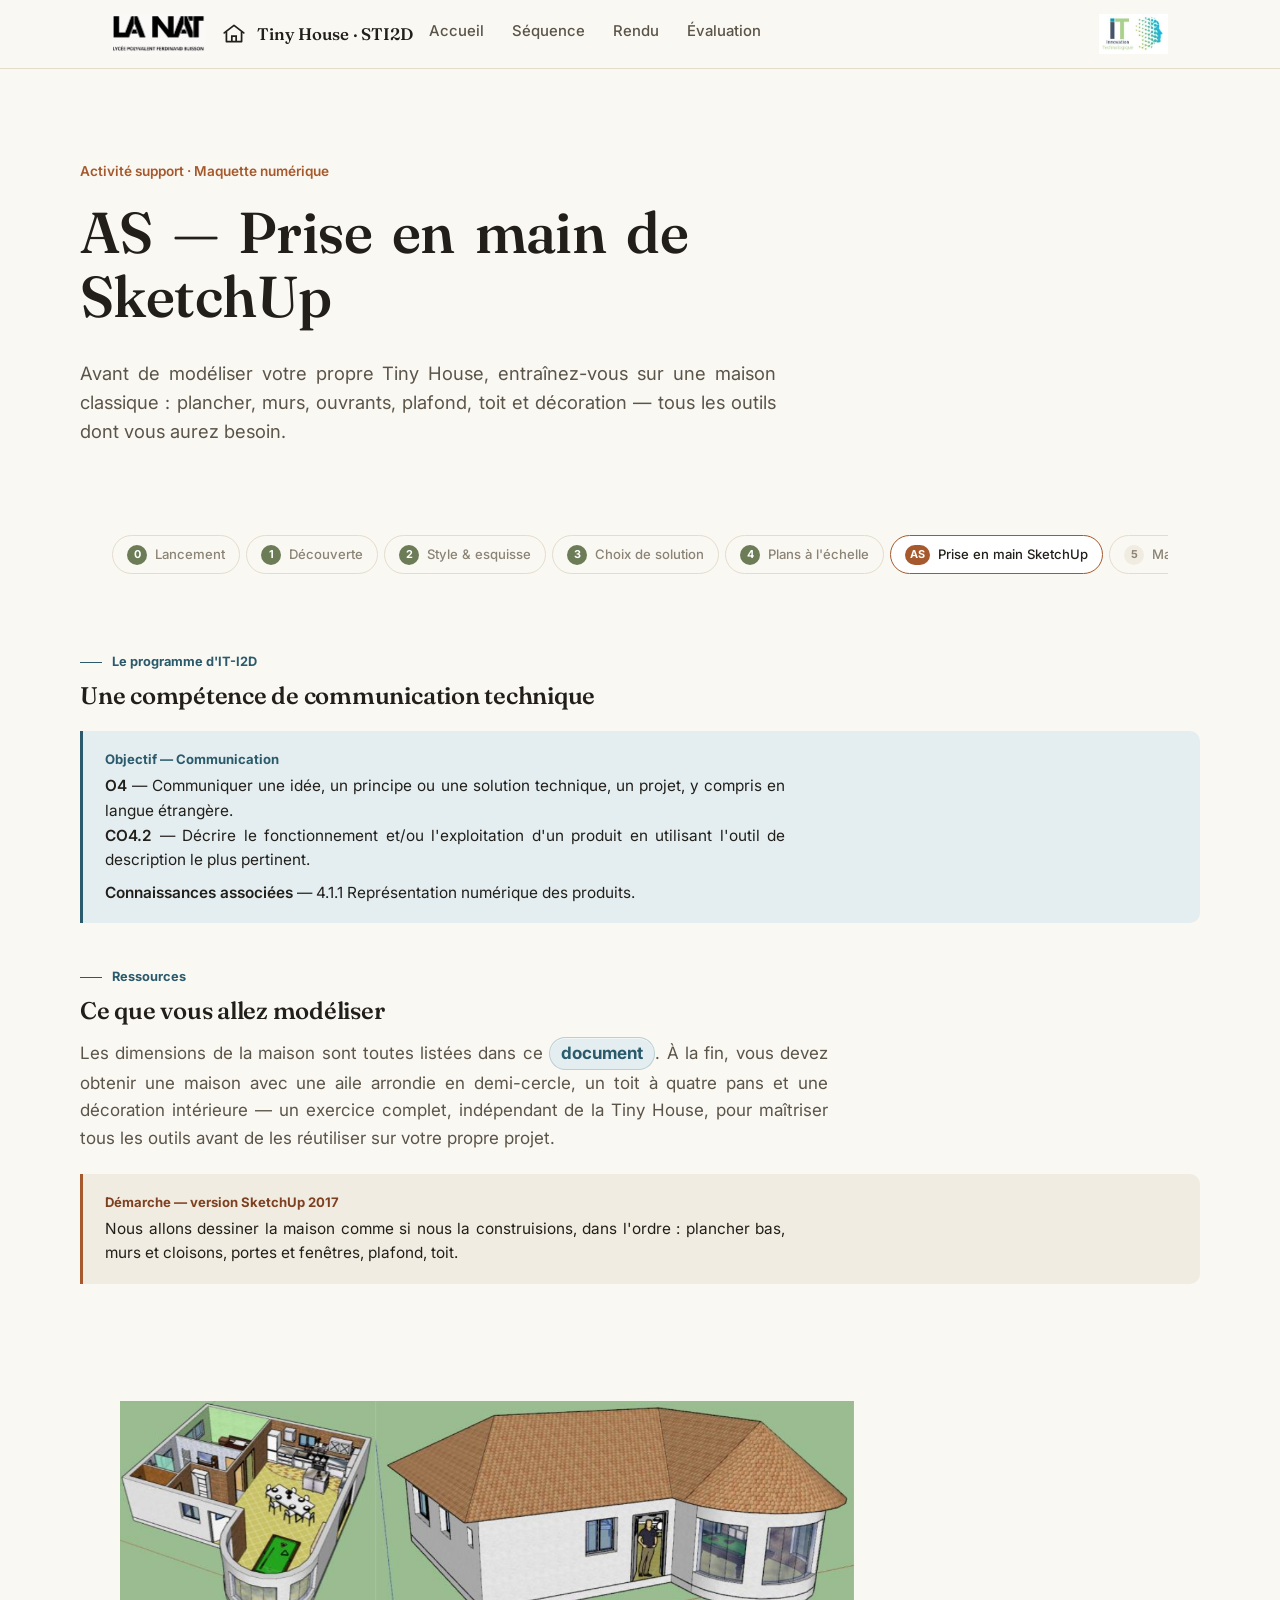
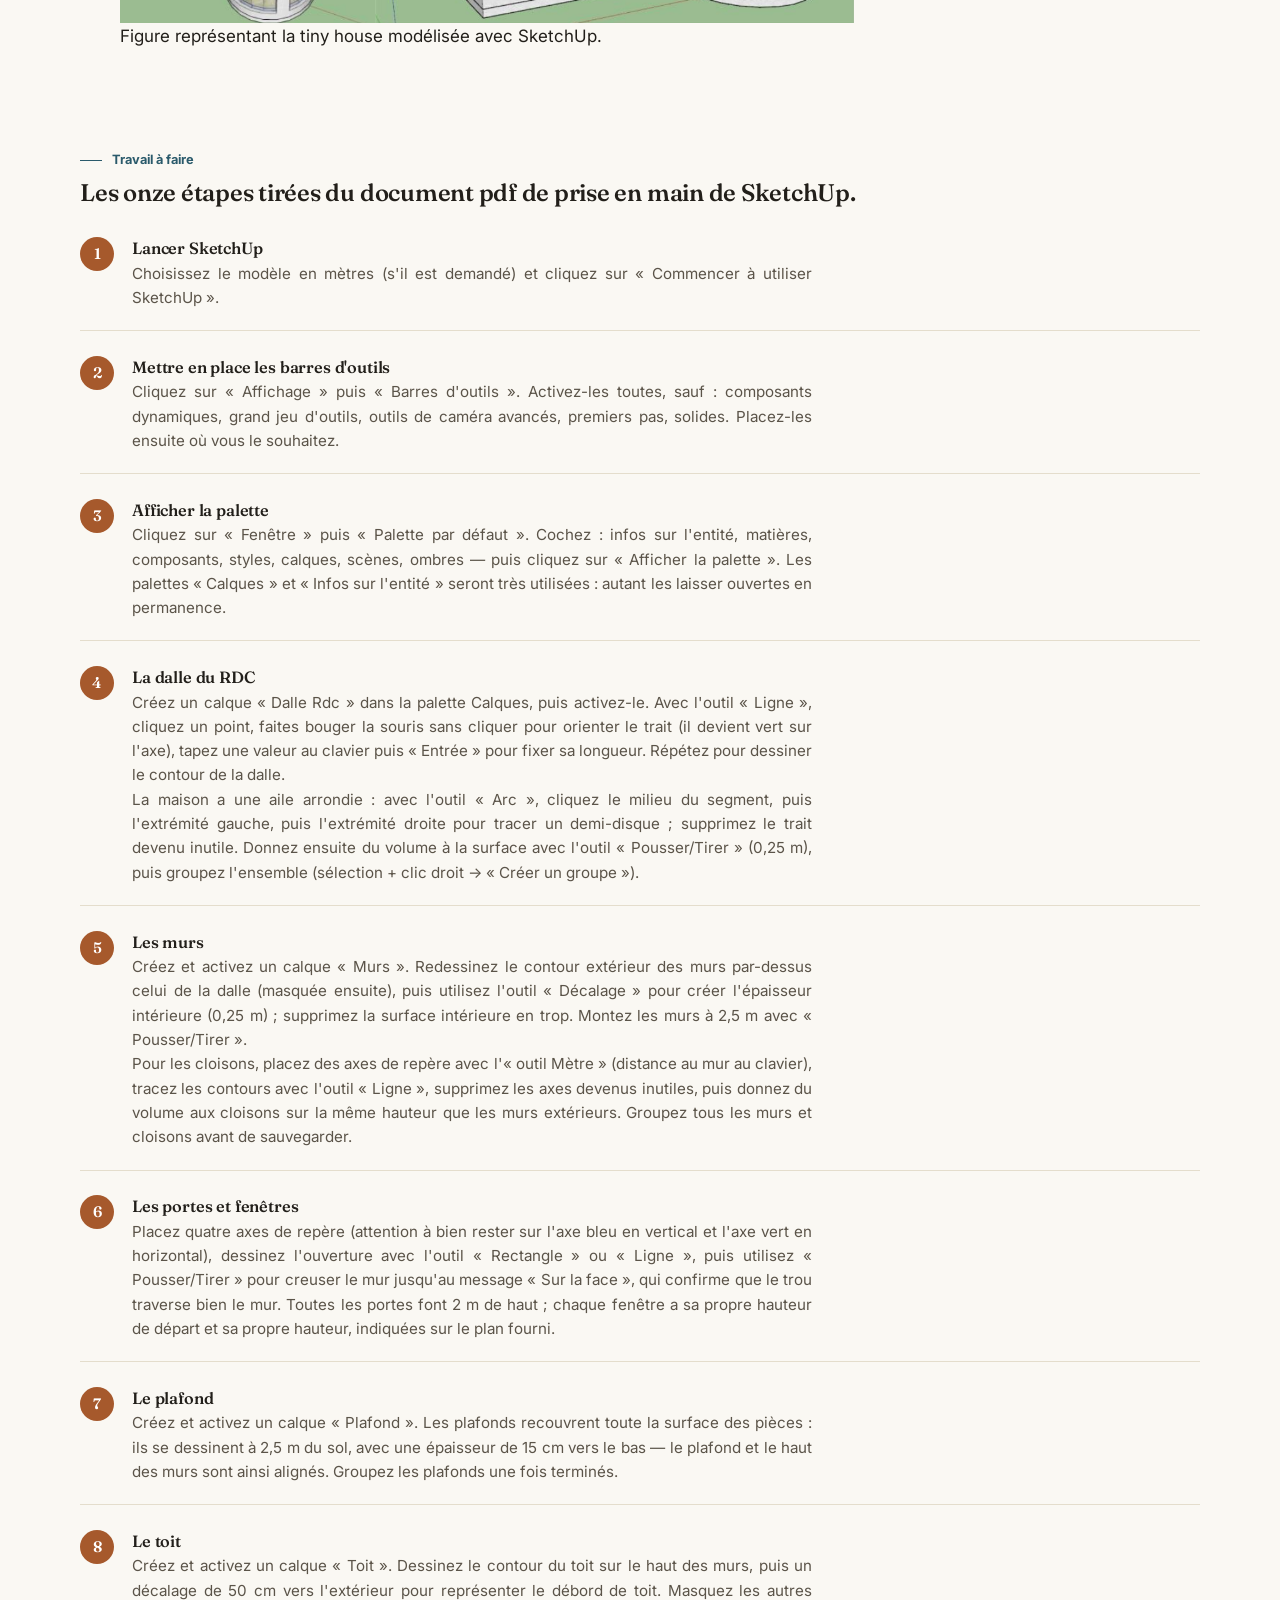
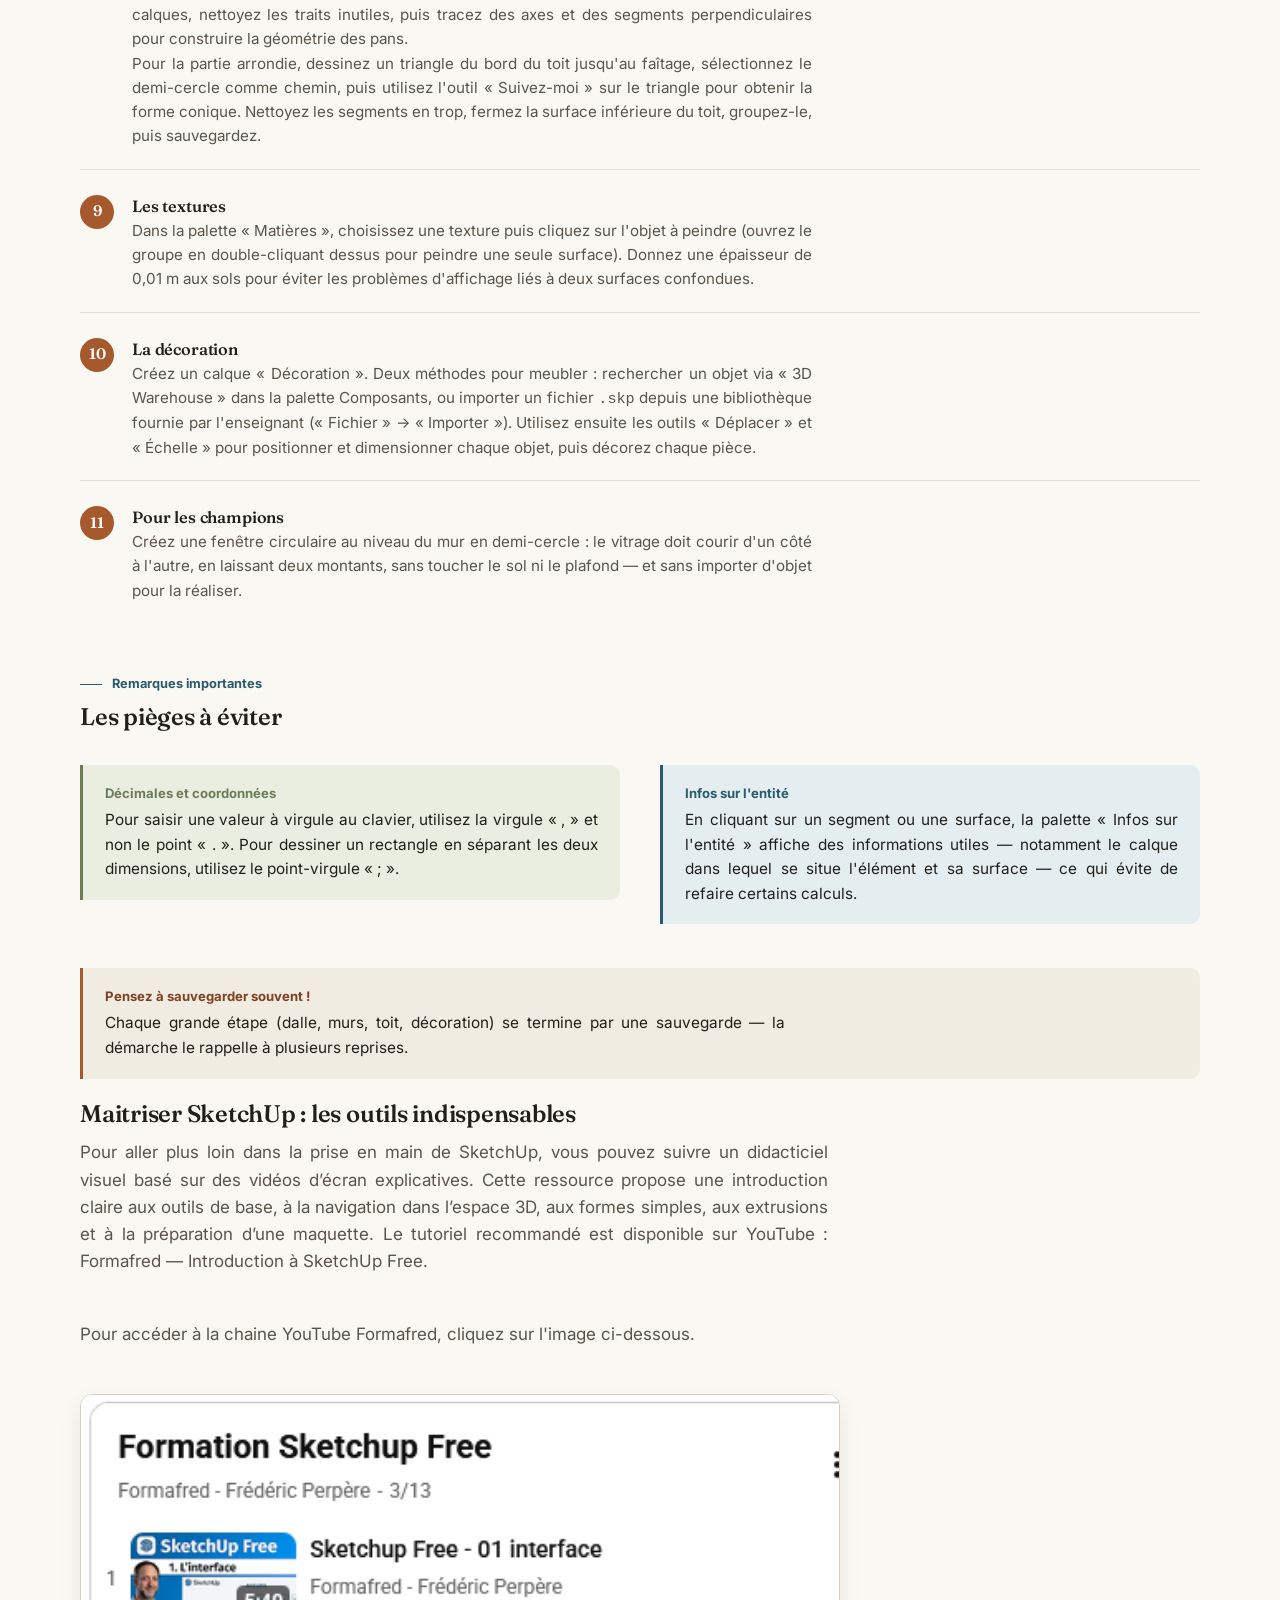
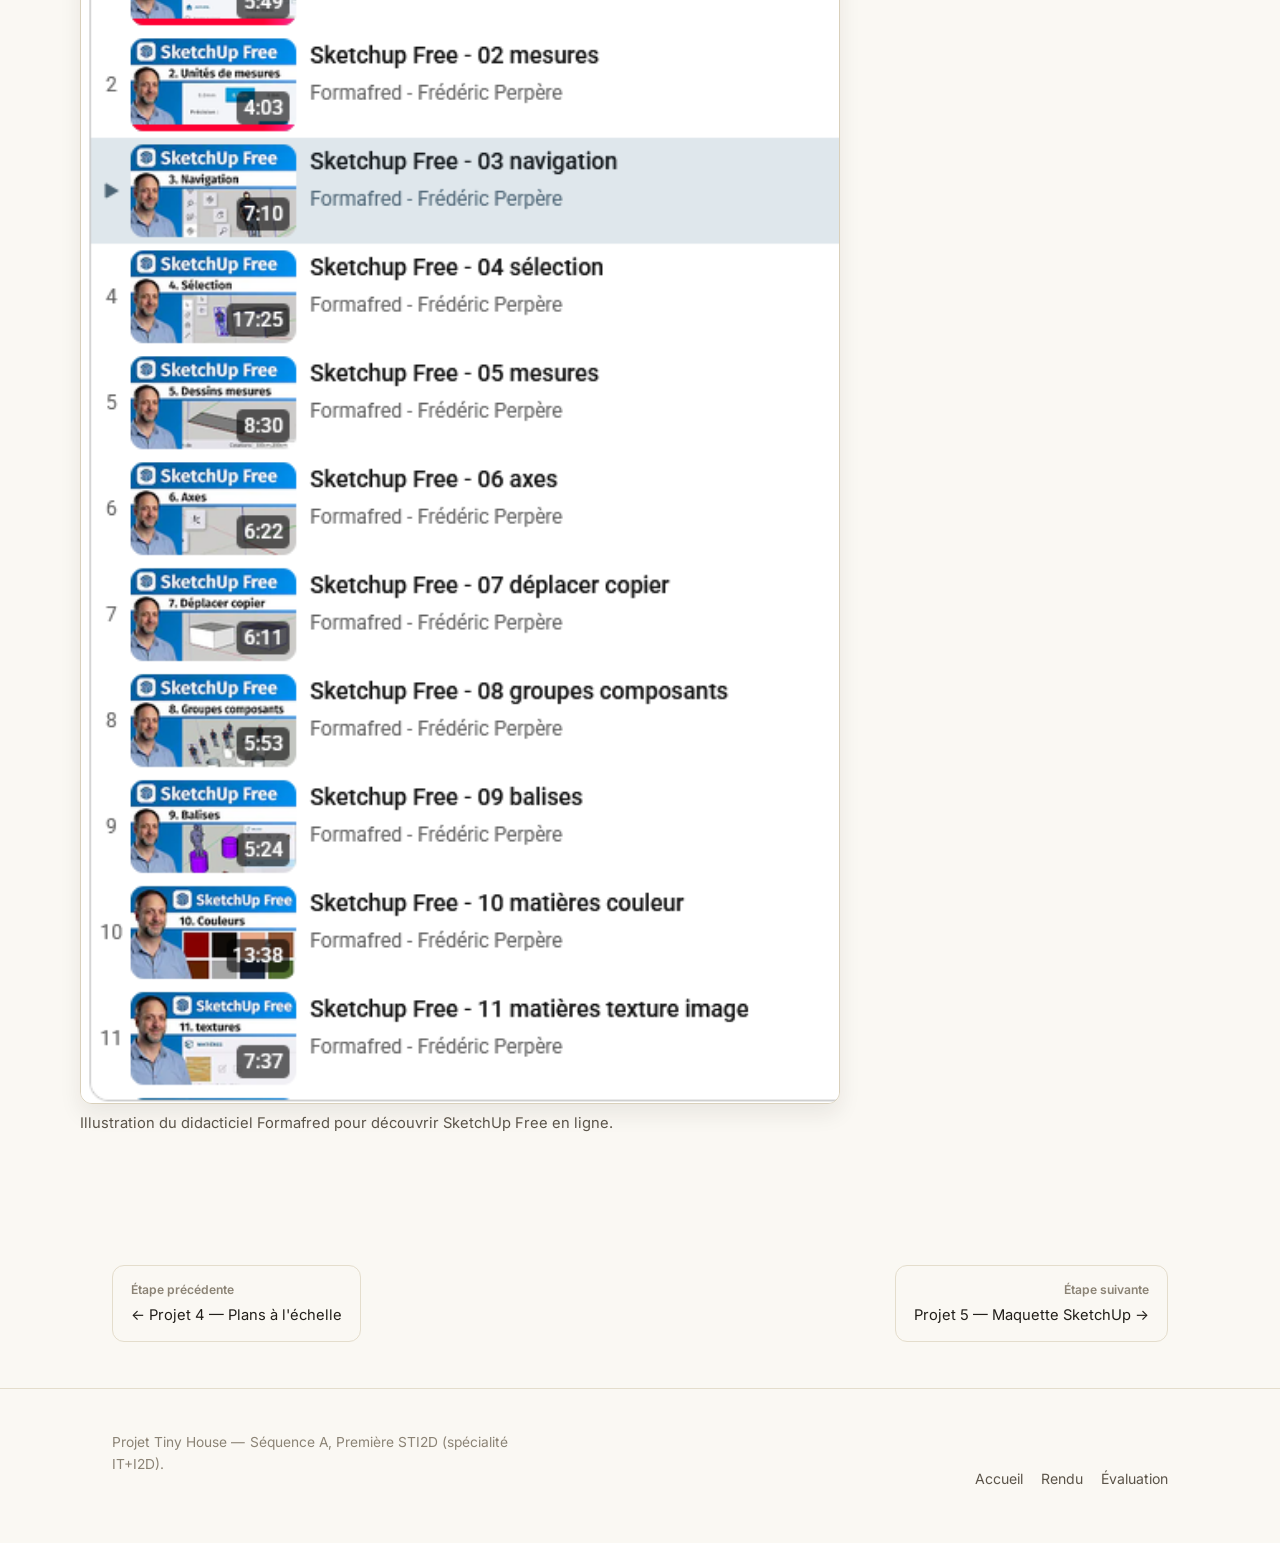
==== pages-web/prise-en-main-sketchup.html @ 51c0b1b4 "upload-1" ====
<!DOCTYPE html>
<html lang="fr">
<head>
<meta charset="UTF-8">
<meta name="viewport" content="width=device-width, initial-scale=1.0">
<title>AS — Prise en main de SketchUp | Tiny House STI2D</title>
<meta name="description" content="Tutoriel pas à pas pour prendre en main SketchUp avant de modéliser la Tiny House : plancher, murs, ouvrants, plafond, toit et décoration.">
<link rel="stylesheet" href="../css/style.css">
</head>
<body>
<a class="skip-link" href="#main">Aller au contenu</a>

<nav class="site-nav">
  <div class="container">
    <img src="../images/logo_lycee.png" alt="Logo du lycée" class="nav-logo nav-logo-left">

    <a href="../index.html" class="brand">
      <svg viewBox="0 0 24 24" fill="none"><path d="M3 11L12 4l9 7" stroke="currentColor" stroke-width="1.6" stroke-linecap="round" stroke-linejoin="round"/><path d="M5 10v9h14v-9" stroke="currentColor" stroke-width="1.6" stroke-linejoin="round"/><path d="M10 19v-5h4v5" stroke="currentColor" stroke-width="1.6"/></svg>
      Tiny House · STI2D
    </a>

    <button class="nav-toggle" aria-label="Ouvrir le menu" aria-expanded="false"><span></span></button>

    <ul class="nav-links">
      <li><a href="../index.html">Accueil</a></li>
      <li><a href="lancement.html">Séquence</a></li>
      <li><a href="rendu.html">Rendu</a></li>
      <li><a href="grille-evaluation.html">Évaluation</a></li>
    </ul>

    <img src="../images/logo-it.png" alt="Logo IT" class="nav-logo nav-logo-right">
  </div>
</nav>

<main id="main">
  <header class="hero container">
    <span class="hero-eyebrow">Activité support · Maquette numérique</span>
    <h1>AS — Prise en main de SketchUp</h1>
    <p class="lede">Avant de modéliser votre propre Tiny House, entraînez-vous sur une maison classique : plancher, murs, ouvrants, plafond, toit et décoration — tous les outils dont vous aurez besoin.</p>
  </header>

  <div class="container">
    <nav class="stepper" aria-label="Étapes de la séquence">
      <a class="step-pill done" href="lancement.html"><span class="n">0</span>Lancement</a>
      <a class="step-pill done" href="decouverte.html"><span class="n">1</span>Découverte</a>
      <a class="step-pill done" href="style-esquisse.html"><span class="n">2</span>Style &amp; esquisse</a>
      <a class="step-pill done" href="choix-solution.html"><span class="n">3</span>Choix de solution</a>
      <a class="step-pill done" href="plans-echelle.html"><span class="n">4</span>Plans à l'échelle</a>
      <a class="step-pill current" href="prise-en-main-sketchup.html"><span class="n">AS</span>Prise en main SketchUp</a>
      <a class="step-pill" href="maquette-sketchup.html"><span class="n">5</span>Maquette SketchUp</a>
      <a class="step-pill" href="decoupe-laser.html"><span class="n">6</span>FabLab</a>
      <a class="step-pill" href="rendu.html"><span class="n">7</span>Rendu</a>
      <a class="step-pill" href="grille-evaluation.html"><span class="n">★</span>Évaluation</a>
    </nav>
  </div>

  <section class="section container">

    <div class="content-block">
      <div class="kicker">Le programme d'IT-I2D</div>
      <h2>Une compétence de communication technique</h2>
      <div class="callout callout-blueprint">
        <span class="callout-label">Objectif — Communication</span>
        <p><strong>O4</strong> — Communiquer une idée, un principe ou une solution technique, un projet, y compris en langue étrangère.<br>
        <strong>CO4.2</strong> — Décrire le fonctionnement et/ou l'exploitation d'un produit en utilisant l'outil de description le plus pertinent.</p>
        <p style="margin-top:8px"><strong>Connaissances associées</strong> — 4.1.1 Représentation numérique des produits.</p>
      </div>
    </div>

    <div class="content-block">
      <div class="kicker">Ressources</div>
      <h2>Ce que vous allez modéliser</h2>
      <p>Les dimensions de la maison sont toutes listées dans ce <a class="pdf-link" href="../documents/Prise-en-main-de-Sketchup.pdf" target="_blank" rel="noopener noreferrer">document</a>. À la fin, vous devez obtenir une maison avec une aile arrondie en demi-cercle, un toit à quatre pans et une décoration intérieure — un exercice complet, indépendant de la Tiny House, pour maîtriser tous les outils avant de les réutiliser sur votre propre projet.</p>
      <div class="callout">
        <span class="callout-label">Démarche — version SketchUp 2017</span>
        <p>Nous allons dessiner la maison comme si nous la construisions, dans l'ordre : plancher bas, murs et cloisons, portes et fenêtres, plafond, toit.</p>
      </div>
    </div>

  <section class="section container">
    <div class="content-block" style="max-width:74ch">
      <figure>
        <img src="../images/prise-en-main-sketchup.PNG" alt="Prise en main de SketchUp." width="800" height="auto">
        <figcaption>Figure représentant la tiny house modélisée avec SketchUp.</figcaption>
      </figure>
    </div>
  </section>    

    <div class="content-block">
      <div class="kicker">Travail à faire</div>
      <h2>Les onze étapes tirées du document pdf de prise en main de SketchUp.</h2>
      <ol class="proc-list">
        <li>
          <h4>Lancer SketchUp</h4>
          <p>Choisissez le modèle en mètres (s'il est demandé) et cliquez sur « Commencer à utiliser SketchUp ».</p>
        </li>
        <li>
          <h4>Mettre en place les barres d'outils</h4>
          <p>Cliquez sur « Affichage » puis « Barres d'outils ». Activez-les toutes, sauf : composants dynamiques, grand jeu d'outils, outils de caméra avancés, premiers pas, solides. Placez-les ensuite où vous le souhaitez.</p>
        </li>
        <li>
          <h4>Afficher la palette</h4>
          <p>Cliquez sur « Fenêtre » puis « Palette par défaut ». Cochez : infos sur l'entité, matières, composants, styles, calques, scènes, ombres — puis cliquez sur « Afficher la palette ». Les palettes « Calques » et « Infos sur l'entité » seront très utilisées : autant les laisser ouvertes en permanence.</p>
        </li>
        <li>
          <h4>La dalle du RDC</h4>
          <p>Créez un calque « Dalle Rdc » dans la palette Calques, puis activez-le. Avec l'outil « Ligne », cliquez un point, faites bouger la souris sans cliquer pour orienter le trait (il devient vert sur l'axe), tapez une valeur au clavier puis « Entrée » pour fixer sa longueur. Répétez pour dessiner le contour de la dalle.</p>
          <p>La maison a une aile arrondie : avec l'outil « Arc », cliquez le milieu du segment, puis l'extrémité gauche, puis l'extrémité droite pour tracer un demi-disque ; supprimez le trait devenu inutile. Donnez ensuite du volume à la surface avec l'outil « Pousser/Tirer » (0,25 m), puis groupez l'ensemble (sélection + clic droit → « Créer un groupe »).</p>
        </li>
        <li>
          <h4>Les murs</h4>
          <p>Créez et activez un calque « Murs ». Redessinez le contour extérieur des murs par-dessus celui de la dalle (masquée ensuite), puis utilisez l'outil « Décalage » pour créer l'épaisseur intérieure (0,25 m) ; supprimez la surface intérieure en trop. Montez les murs à 2,5 m avec « Pousser/Tirer ».</p>
          <p>Pour les cloisons, placez des axes de repère avec l'« outil Mètre » (distance au mur au clavier), tracez les contours avec l'outil « Ligne », supprimez les axes devenus inutiles, puis donnez du volume aux cloisons sur la même hauteur que les murs extérieurs. Groupez tous les murs et cloisons avant de sauvegarder.</p>
        </li>
        <li>
          <h4>Les portes et fenêtres</h4>
          <p>Placez quatre axes de repère (attention à bien rester sur l'axe bleu en vertical et l'axe vert en horizontal), dessinez l'ouverture avec l'outil « Rectangle » ou « Ligne », puis utilisez « Pousser/Tirer » pour creuser le mur jusqu'au message « Sur la face », qui confirme que le trou traverse bien le mur. Toutes les portes font 2 m de haut ; chaque fenêtre a sa propre hauteur de départ et sa propre hauteur, indiquées sur le plan fourni.</p>
        </li>
        <li>
          <h4>Le plafond</h4>
          <p>Créez et activez un calque « Plafond ». Les plafonds recouvrent toute la surface des pièces : ils se dessinent à 2,5 m du sol, avec une épaisseur de 15 cm vers le bas — le plafond et le haut des murs sont ainsi alignés. Groupez les plafonds une fois terminés.</p>
        </li>
        <li>
          <h4>Le toit</h4>
          <p>Créez et activez un calque « Toit ». Dessinez le contour du toit sur le haut des murs, puis un décalage de 50 cm vers l'extérieur pour représenter le débord de toit. Masquez les autres calques, nettoyez les traits inutiles, puis tracez des axes et des segments perpendiculaires pour construire la géométrie des pans.</p>
          <p>Pour la partie arrondie, dessinez un triangle du bord du toit jusqu'au faîtage, sélectionnez le demi-cercle comme chemin, puis utilisez l'outil « Suivez-moi » sur le triangle pour obtenir la forme conique. Nettoyez les segments en trop, fermez la surface inférieure du toit, groupez-le, puis sauvegardez.</p>
        </li>
        <li>
          <h4>Les textures</h4>
          <p>Dans la palette « Matières », choisissez une texture puis cliquez sur l'objet à peindre (ouvrez le groupe en double-cliquant dessus pour peindre une seule surface). Donnez une épaisseur de 0,01 m aux sols pour éviter les problèmes d'affichage liés à deux surfaces confondues.</p>
        </li>
        <li>
          <h4>La décoration</h4>
          <p>Créez un calque « Décoration ». Deux méthodes pour meubler : rechercher un objet via « 3D Warehouse » dans la palette Composants, ou importer un fichier <code>.skp</code> depuis une bibliothèque fournie par l'enseignant (« Fichier » → « Importer »). Utilisez ensuite les outils « Déplacer » et « Échelle » pour positionner et dimensionner chaque objet, puis décorez chaque pièce.</p>
        </li>
        <li>
          <h4>Pour les champions</h4>
          <p>Créez une fenêtre circulaire au niveau du mur en demi-cercle : le vitrage doit courir d'un côté à l'autre, en laissant deux montants, sans toucher le sol ni le plafond — et sans importer d'objet pour la réaliser.</p>
        </li>
      </ol>
    </div>

    <div class="content-block">
      <div class="kicker">Remarques importantes</div>
      <h2>Les pièges à éviter</h2>
      <div class="two-col">
        <div class="callout callout-sage">
          <span class="callout-label">Décimales et coordonnées</span>
          <p>Pour saisir une valeur à virgule au clavier, utilisez la virgule « , » et non le point « . ». Pour dessiner un rectangle en séparant les deux dimensions, utilisez le point-virgule « ; ».</p>
        </div>
        <div class="callout callout-blueprint">
          <span class="callout-label">Infos sur l'entité</span>
          <p>En cliquant sur un segment ou une surface, la palette « Infos sur l'entité » affiche des informations utiles — notamment le calque dans lequel se situe l'élément et sa surface — ce qui évite de refaire certains calculs.</p>
        </div>
      </div>
      <div class="callout" style="margin-top:22px">
        <span class="callout-label">Pensez à sauvegarder souvent !</span>
        <p>Chaque grande étape (dalle, murs, toit, décoration) se termine par une sauvegarde — la démarche le rappelle à plusieurs reprises.</p>
      </div>

      <h2>Maitriser SketchUp : les outils indispensables</h2>
      <p>Pour aller plus loin dans la prise en main de SketchUp, vous pouvez suivre un didacticiel visuel basé sur des vidéos d’écran explicatives. Cette ressource propose une introduction claire aux outils de base, à la navigation dans l’espace 3D, aux formes simples, aux extrusions et à la préparation d’une maquette. Le tutoriel recommandé est disponible sur YouTube : <a href="https://www.youtube.com/watch?v=WUsVcM3kI2o&list=PLWJP4tF9ww1nGY9IUlHkDt7FGwpFpmaeG" target="_blank" rel="noopener noreferrer">Formafred — Introduction à SketchUp Free</a>.</p>
      <br>
      <p>Pour accéder à la chaine YouTube Formafred, cliquez sur l'image ci-dessous.</p>
      <br
      <figure style="margin:18px 0 0; max-width:760px;">
        <a href="https://www.youtube.com/watch?v=WUsVcM3kI2o&list=PLWJP4tF9ww1nGY9IUlHkDt7FGwpFpmaeG" target="_blank" rel="noopener noreferrer">
          <img src="../images/formafred-sketchup.PNG" alt="Chaîne YouTube Formafred : didacticiel d'introduction à SketchUp Free." width="760" height="auto" style="border-radius:12px; border:1px solid #d9d0bb; box-shadow:0 10px 22px rgba(34,31,26,.08);">
        </a>
        <figcaption style="margin-top:8px; color:#5B5449; font-size:0.92rem;">Illustration du didacticiel Formafred pour découvrir SketchUp Free en ligne.</figcaption>
      </figure>
    </div>

  </section>

  <div class="container">
    <nav class="page-nav">
      <a href="plans-echelle.html"><span class="dir">Étape précédente</span>← Projet 4 — Plans à l'échelle</a>
      <a class="to-right" href="maquette-sketchup.html"><span class="dir">Étape suivante</span>Projet 5 — Maquette SketchUp →</a>
    </nav>
  </div>
</main>

<footer class="site-footer">
  <div class="container footer-grid">
    <p class="footer-note">Projet Tiny House — Séquence A, Première STI2D (spécialité IT+I2D).</p>
    <div class="footer-links">
      <a href="../index.html">Accueil</a>
      <a href="rendu.html">Rendu</a>
      <a href="grille-evaluation.html">Évaluation</a>
    </div>
  </div>
</footer>

<script src="../js/main.js"></script>
</body>
</html>
---- css/style.css ----
/* ==========================================================================
   Tiny House — STI2D · IT2D — Design system
   Palette inspired by cedar cladding, kraft plans and blueprint ink.
   ========================================================================== */

@import url('https://fonts.googleapis.com/css2?family=Fraunces:opsz,wght@9..144,340;9..144,440;9..144,560;9..144,680&family=Inter:wght@400;500;600;700&display=swap');

:root{
  --paper: #FAF8F3;
  --paper-alt: #F1ECE1;
  --card: #FFFFFF;
  --ink: #221F1A;
  --ink-soft: #5B5449;
  --ink-faint: #8B8375;
  --wood: #A6592C;
  --wood-dark: #7E4020;
  --blueprint: #2A5A6B;
  --blueprint-soft: #E4EEF0;
  --sage: #6C7C57;
  --sage-soft: #EAEEE1;
  --line: #E4DDCC;
  --line-strong: #D2C8B0;
  --shadow: 0 1px 2px rgba(34,31,26,.04), 0 12px 32px -16px rgba(34,31,26,.18);

  --font-display: 'Fraunces', Georgia, serif;
  --font-body: 'Inter', -apple-system, BlinkMacSystemFont, 'Helvetica Neue', Arial, sans-serif;

  --max: 1120px;
  --radius: 14px;
}

*{ box-sizing: border-box; }
html{ scroll-behavior: smooth; }
body{
  margin:0;
  font-family: var(--font-body);
  background: var(--paper);
  color: var(--ink);
  line-height: 1.6;
  -webkit-font-smoothing: antialiased;
  font-size: 17px;
}
img,svg{ max-width:100%; display:block; }
a{ color: inherit; text-decoration: none; }
h1,h2,h3,h4{
  font-family: var(--font-display);
  font-weight: 560;
  line-height: 1.12;
  margin: 0 0 .5em;
  letter-spacing: -0.01em;
}

p{ margin:0 0 1.1em; color: var(--ink-soft); max-width: 68ch; }

/* ---------- Justification du texte pour titres et paragraphes ---------- */
h1, h2, h3, h4, h5, h6, p{
  text-align: justify;
  text-justify: inter-word;
}
ul{ margin:0 0 1.1em; padding-left: 1.2em; color: var(--ink-soft); }
li{ margin-bottom: .4em; }
strong{ color: var(--ink); font-weight: 600; }

.container{
  max-width: var(--max);
  margin: 0 auto;
  padding: 0 32px;
}

/* ---------- Skip link / focus ---------- */
.skip-link{
  position:absolute; left:-999px; top:0; background:var(--wood); color:#fff;
  padding:10px 16px; border-radius:0 0 8px 0; z-index:200;
}
.skip-link:focus{ left:0; }
a:focus-visible, button:focus-visible{
  outline: 2px solid var(--blueprint); outline-offset: 3px; border-radius:4px;
}

/* ---------- Nav ---------- */
.site-nav{
  position: sticky; top:0; z-index: 100;
  background: rgba(250,248,243,.86);
  backdrop-filter: saturate(160%) blur(14px);
  border-bottom: 1px solid var(--line);
}
.site-nav .container{
  display:flex; align-items:center; justify-content:space-between;
  height: 68px;
}
.brand{
  display:flex; align-items:center; gap:10px;
  font-family: var(--font-display); font-weight:560; font-size:1.05rem; color: var(--ink);
}
.brand svg{ width:26px; height:26px; flex:none; }
.nav-links{
  display:flex; align-items:center; gap: 28px;
  list-style:none; margin:0; padding:0;
}
.nav-links a{
  font-size: .93rem; font-weight:500; color: var(--ink-soft);
  padding: 6px 0; border-bottom: 2px solid transparent;
  transition: color .15s ease, border-color .15s ease;
}
.nav-links a:hover{ color: var(--wood); }
.nav-links a.active{ color: var(--ink); border-color: var(--wood); }
.nav-toggle{
  display:none; background:none; border:1px solid var(--line-strong); border-radius:8px;
  width:40px; height:40px; align-items:center; justify-content:center; cursor:pointer;
}
.nav-toggle span, .nav-toggle span::before, .nav-toggle span::after{
  content:""; display:block; width:18px; height:2px; background:var(--ink); position:relative;
  transition: transform .2s ease;
}
.nav-toggle span::before{ position:absolute; top:-6px; }
.nav-toggle span::after{ position:absolute; top:6px; }

@media (max-width: 860px){
  .nav-links{
    position:absolute; top:68px; left:0; right:0;
    background: var(--paper); border-bottom:1px solid var(--line);
    flex-direction:column; align-items:flex-start; gap:0;
    max-height:0; overflow:hidden; transition: max-height .25s ease;
  }
  .nav-links.open{ max-height:400px; padding: 8px 0 18px; }
  .nav-links li{ width:100%; }
  .nav-links a{ display:block; padding: 12px 32px; border-bottom:0; }
  .nav-links a.active{ background: var(--paper-alt); border-left:3px solid var(--wood); padding-left:29px; }
  .nav-toggle{ display:flex; }
}

/* ---------- Hero ---------- */
.hero{
  padding: 88px 0 64px;
  position:relative;
  overflow:hidden;
}
.hero-eyebrow{
  display:inline-flex; align-items:center; gap:8px;
  font-size:.85rem; font-weight:600; color: var(--wood);
  margin-bottom: 18px;
}
.hero h1{
  font-size: clamp(2.3rem, 4.6vw, 3.6rem);
  max-width: 16ch;
  color: var(--ink);
}
.hero .lede{
  font-size: 1.15rem; max-width: 58ch; color: var(--ink-soft);
}
.hero-actions{ display:flex; gap:14px; margin-top: 28px; flex-wrap:wrap; }

.drive-banner{
  margin-top: 24px;
  display: inline-flex;
  align-items: center;
  gap: 12px;
  flex-wrap: wrap;
  background: rgba(42, 90, 107, 0.08);
  border: 1px solid rgba(42, 90, 107, 0.22);
  border-radius: 999px;
  padding: 10px 16px 10px 14px;
  box-shadow: var(--shadow);
}
.drive-label{
  display: inline-flex;
  align-items: center;
  font-size: .78rem;
  font-weight: 700;
  letter-spacing: .08em;
  text-transform: uppercase;
  color: var(--blueprint);
}
.drive-link{
  display: inline-flex;
  align-items: center;
  padding: 9px 16px;
  border-radius: 999px;
  background: var(--wood);
  color: #fff;
  font-weight: 700;
  font-size: .95rem;
  box-shadow: var(--shadow);
  transition: transform .15s ease, background .15s ease, box-shadow .15s ease;
}
.drive-link:hover{
  background: var(--wood-dark);
  transform: translateY(-1px);
  box-shadow: 0 10px 24px -14px rgba(126, 64, 32, 0.8);
}

/* Roofline motif — the one signature graphic, reused as a section divider */
.roofline{
  width:100%; height:auto; display:block;
  color: var(--wood);
}
.roofline path{ fill:none; stroke:currentColor; stroke-width:1.4; }
.roofline-divider{ margin: 0 0 48px; opacity:.55; }

/* ---------- Buttons ---------- */
.btn{
  display:inline-flex; align-items:center; gap:8px;
  padding: 13px 22px; border-radius: 999px;
  font-weight:600; font-size:.95rem;
  transition: transform .15s ease, background .15s ease, box-shadow .15s ease;
}
.btn-primary{ background: var(--wood); color:#fff; box-shadow: var(--shadow); }
.btn-primary:hover{ background: var(--wood-dark); transform: translateY(-1px); }
.btn-ghost{ border:1px solid var(--line-strong); color: var(--ink); }
.btn-ghost:hover{ background: var(--paper-alt); }

/* ---------- Sections ---------- */
.section{ padding: 56px 0; }
.section-tight{ padding: 32px 0; }
.section-title{
  font-size: clamp(1.5rem, 2.6vw, 2rem);
  margin-bottom: .35em;
}
.section-head{ max-width: 68ch; margin-bottom: 34px; }
.section-alt{ background: var(--paper-alt); border-top:1px solid var(--line); border-bottom:1px solid var(--line); }

/* ---------- Cards (sequence / activities) ---------- */
.card-grid{
  display:grid; grid-template-columns: repeat(3, 1fr); gap: 20px;
}
@media (max-width: 920px){ .card-grid{ grid-template-columns: repeat(2,1fr); } }
@media (max-width: 620px){ .card-grid{ grid-template-columns: 1fr; } }

.card{
  background: var(--card); border:1px solid var(--line);
  border-radius: var(--radius); padding: 26px 24px;
  display:flex; flex-direction:column; gap:10px;
  transition: transform .18s ease, box-shadow .18s ease, border-color .18s ease;
}
.card:hover{ transform: translateY(-3px); box-shadow: var(--shadow); border-color: var(--line-strong); }
.card-num{
  font-family: var(--font-display); font-size:.85rem; font-weight:600;
  color: var(--wood); letter-spacing:.02em;
}
.card h3{ font-size: 1.18rem; margin-bottom:2px; }
.card p{ font-size:.94rem; margin-bottom:0; }
.card-icon{ width:34px; height:34px; color: var(--blueprint); margin-bottom:4px; }
.card-meta{
  margin-top:auto; padding-top:12px; border-top:1px dashed var(--line);
  font-size:.82rem; color: var(--ink-faint); display:flex; justify-content:space-between;
}

/* ---------- Stepper (sequence navigation on activity pages) ---------- */
.stepper{
  display:flex; gap:6px; overflow-x:auto; padding: 4px 0 22px;
  -ms-overflow-style:none; scrollbar-width:none;
}
.stepper::-webkit-scrollbar{ display:none; }
.step-pill{
  flex:none; display:flex; align-items:center; gap:8px;
  padding: 8px 14px; border-radius:999px; border:1px solid var(--line);
  font-size:.82rem; font-weight:500; color: var(--ink-faint);
  white-space:nowrap;
}
.step-pill .n{
  min-width:20px; height:20px; padding:0 5px; border-radius:999px; background: var(--paper-alt);
  display:flex; align-items:center; justify-content:center; font-size:.68rem; font-weight:700;
  color: var(--ink-faint);
}
.step-pill.current{ border-color: var(--wood); color: var(--ink); background: var(--card); }
.step-pill.current .n{ background: var(--wood); color:#fff; }
.step-pill.done .n{ background: var(--sage); color:#fff; }
.step-pill:hover{ border-color: var(--line-strong); }

/* ---------- Content blocks (Mise en situation / Objectifs / etc.) ---------- */
.content-block{ margin-bottom: 44px; }
.content-block .kicker{
  display:flex; align-items:center; gap:10px;
  font-size:.8rem; font-weight:700; text-transform: none;
  color: var(--blueprint); margin-bottom: 10px;
}
.content-block .kicker::before{
  content:""; width:22px; height:1px; background: var(--blueprint);
}
.content-block h2{ font-size: 1.5rem; margin-bottom:.5em; }

.callout{
  background: var(--paper-alt); border-left: 3px solid var(--wood);
  border-radius: 0 10px 10px 0; padding: 18px 22px; margin: 22px 0;
}
.callout p{ margin:0; color: var(--ink); font-size:.96rem; }
.callout .callout-label{ font-weight:700; color: var(--wood-dark); font-size:.82rem; display:block; margin-bottom:4px; }

.pdf-link{
  display: inline-block;
  padding: .14rem .7rem;
  border-radius: 999px;
  background: var(--blueprint-soft);
  border: 1px solid rgba(42, 90, 107, 0.22);
  color: var(--blueprint);
  font-weight: 700;
  text-decoration: none;
  box-shadow: inset 0 1px 0 rgba(255,255,255,.5);
  transition: transform .15s ease, background .15s ease, border-color .15s ease;
}
.pdf-link:hover{
  background: #dfeaf0;
  border-color: rgba(42, 90, 107, 0.35);
  transform: translateY(-1px);
}

.callout-blueprint{ background: var(--blueprint-soft); border-left-color: var(--blueprint); }
.callout-blueprint .callout-label{ color: var(--blueprint); }
.callout-sage{ background: var(--sage-soft); border-left-color: var(--sage); }
.callout-sage .callout-label{ color: var(--sage); }

.two-col{ display:grid; grid-template-columns: 1fr 1fr; gap: 40px; align-items:start; }
@media (max-width: 780px){ .two-col{ grid-template-columns: 1fr; } }

.deliverables{ list-style:none; margin:0; padding:0; display:grid; gap:10px; }
.deliverables li{
  display:flex; gap:12px; align-items:flex-start;
  background: var(--card); border:1px solid var(--line); border-radius:10px;
  padding: 12px 16px; font-size:.95rem; color: var(--ink);
}
.deliverables svg{ width:18px; height:18px; flex:none; margin-top:3px; color: var(--sage); }

.tag{
  display:inline-flex; align-items:center; gap:6px;
  font-size:.78rem; font-weight:600; padding: 5px 12px; border-radius:999px;
  background: var(--paper-alt); color: var(--ink-soft); border:1px solid var(--line);
}
.tag-wood{ background:#F3E5D6; color: var(--wood-dark); border-color:#E7CBA9; }
.tag-blueprint{ background: var(--blueprint-soft); color: var(--blueprint); border-color:#C9DEE2; }
.tag-sage{ background: var(--sage-soft); color: var(--sage); border-color:#D6DEC6; }
.tag-row{ display:flex; gap:8px; flex-wrap:wrap; margin-bottom: 18px; }

/* ---------- Steps list (procedures, e.g. laser cutter) ---------- */
.proc-list{ counter-reset: proc; list-style:none; margin:0; padding:0; display:grid; gap:0; }
.proc-list li{
  counter-increment: proc; position:relative;
  padding: 20px 0 20px 52px; border-bottom:1px solid var(--line);
}
.proc-list li:last-child{ border-bottom:none; }
.proc-list li::before{
  content: counter(proc);
  position:absolute; left:0; top:18px;
  width:34px; height:34px; border-radius:50%;
  background: var(--wood); color:#fff; font-family:var(--font-display); font-weight:600;
  display:flex; align-items:center; justify-content:center; font-size:.95rem;
}
.proc-list h4{ font-size:1.02rem; margin-bottom:4px; }
.proc-list p{ margin:0; font-size:.95rem; }

/* ---------- Worksheet (questions / answer spaces) ---------- */
.worksheet{ display:grid; gap:18px; }
.worksheet-item{
  background: var(--card); border:1px solid var(--line); border-radius: var(--radius);
  padding: 20px 22px;
}
.worksheet-item .q-label{
  font-family: var(--font-display); font-weight:600; color: var(--wood);
  font-size: .95rem; margin-bottom:6px; display:block;
}
.worksheet-item p{ margin-bottom:10px; color: var(--ink); }
.answer-line{
  border-bottom: 1px dashed var(--line-strong); height: 30px;
}
.answer-box{
  border: 1px dashed var(--line-strong); border-radius:8px; background: var(--paper-alt);
  min-height: 58px;
}
.video-chip{
  display:inline-flex; align-items:center; gap:8px;
  background: var(--paper-alt); border:1px solid var(--line); border-radius:999px;
  padding:7px 14px 7px 8px; font-size:.85rem; font-weight:500; margin: 4px 6px 4px 0;
}
.video-chip .dot{
  width:22px; height:22px; border-radius:50%; background: var(--wood); color:#fff;
  display:flex; align-items:center; justify-content:center; flex:none;
}
.video-chip .dot svg{ width:10px; height:10px; }

/* ---------- Table (grille d'évaluation) ---------- */
.table-wrap{ overflow-x:auto; border:1px solid var(--line); border-radius: var(--radius); background:var(--card); }
.video-legend{
  display:flex; flex-wrap:wrap; gap:12px 18px; margin-top:14px; color: var(--ink-soft); font-size:.84rem;
}
.video-legend span{ display:inline-flex; align-items:center; gap:8px; }
.legend-dot{
  width:10px; height:10px; border-radius:50%; display:inline-block; flex:none;
}
.legend-dot.wood{ background: var(--wood); }
.legend-dot.blue{ background: var(--blueprint); }
.legend-dot.sage{ background: var(--sage); }
.video-table{
  width:100%; border-collapse: separate; border-spacing: 16px; table-layout: fixed;
}
.video-table td{
  width:50%; padding:0; border:1px solid var(--line); border-radius: var(--radius); background: var(--card); vertical-align:top;
}
.video-card{ margin:0; padding:12px; }
.video-card video{
  display:block; width:100%; height:auto; border-radius:10px; background:#000; margin-bottom:10px;
}
.video-card figcaption{
  font-size:.86rem; color: var(--ink-soft); line-height:1.5;
}
.video-card figcaption strong{ color: var(--ink); }

table.grille{
  width:100%; border-collapse: collapse; font-size:.93rem; min-width: 720px;
}
table.grille th, table.grille td{
  padding: 13px 16px; border-bottom:1px solid var(--line); text-align:left; vertical-align:top;
}
table.grille thead th{
  background: var(--paper-alt); font-family: var(--font-display); font-weight:600;
  color: var(--ink); position:sticky; top:0;
}
table.grille td.pts, table.grille th.pts{ text-align:center; white-space:nowrap; width:72px; }
table.grille td.cat{ font-weight:600; color: var(--wood-dark); width: 170px; }
table.grille tbody tr:hover{ background: var(--paper-alt); }
table.grille tr.total td{ font-weight:700; font-family: var(--font-display); background: var(--paper-alt); }
.grille-legend{ display:flex; gap:18px; flex-wrap:wrap; margin: 16px 0 0; font-size:.86rem; color: var(--ink-faint); }
.grille-legend span{ display:inline-flex; align-items:center; gap:6px; }
.legend-dot{ width:10px; height:10px; border-radius:50%; }

/* ---------- Checklist (rendu) ---------- */
.checklist{ list-style:none; margin:0; padding:0; display:grid; gap:8px; }
.checklist li{
  display:flex; align-items:flex-start; gap:12px;
  padding: 13px 16px; border:1px solid var(--line); border-radius:10px; background:var(--card);
}
.checklist .box{
  width:20px; height:20px; border:1.5px solid var(--line-strong); border-radius:6px; flex:none; margin-top:2px;
}
.checklist strong{ display:block; }
.checklist span.detail{ font-size:.9rem; color: var(--ink-soft); }

/* ---------- Footer ---------- */
.site-footer{
  border-top:1px solid var(--line); padding: 42px 0 54px; margin-top:40px;
}
.footer-grid{ display:flex; justify-content:space-between; align-items:flex-end; flex-wrap:wrap; gap:20px; }
.footer-note{ font-size:.86rem; color: var(--ink-faint); max-width:44ch; }
.footer-links{ display:flex; gap:18px; flex-wrap:wrap; }
.footer-links a{ font-size:.88rem; color: var(--ink-soft); }
.footer-links a:hover{ color: var(--wood); }

.page-nav{
  display:flex; justify-content:space-between; gap:16px; padding: 30px 0 6px; flex-wrap:wrap;
}
.page-nav a{
  display:flex; flex-direction:column; gap:4px; font-size:.92rem;
  padding: 14px 18px; border:1px solid var(--line); border-radius:12px; max-width:280px;
  transition: border-color .15s ease, background .15s ease;
}
.page-nav a:hover{ border-color: var(--wood); background: var(--card); }
.page-nav .dir{ font-size:.76rem; color: var(--ink-faint); font-weight:600; }
.page-nav .to-right{ text-align:right; align-items:flex-end; margin-left:auto; }

@media (prefers-reduced-motion: reduce){
  *{ animation-duration:.001ms !important; transition-duration:.001ms !important; scroll-behavior:auto !important; }
}
.answer-box {
  width: 100%;
}

.answer-image {
  display: block;
  width: 100%;
  height: auto;
}
.content-block-flex {
  display: flex;
  align-items: flex-start;
  gap: 24px;
}

.content-block-text {
  flex: 1;
  min-width: 0;
}

.content-block-image {
  flex-shrink: 0;
  width: 120px;      /* ajustez la taille selon vos besoins */
  height: auto;
  align-self: flex-start;
}

/* Optionnel : passer en colonne sur petits écrans */
@media (max-width: 700px) {
  .content-block-flex {
    flex-direction: column;
  }
  .content-block-image {
    align-self: center;
  }
}
  .image-pleine-largeur {
    display: block;
    width: 100%;
    height: auto;
    object-fit: contain;
    cursor: zoom-in;
    border-radius: 6px;
    transition: opacity 0.2s ease;
  }

  .image-pleine-largeur:hover {
    opacity: 0.92;
  }

  /* Légende cliquable — mise en valeur pour les liens vers des ressources */
  .legende-lien{
    display: inline-block;
    margin-top: 10px;
    font-size: .95rem;
    color: var(--blueprint);
    background: var(--blueprint-soft);
    padding: 8px 12px;
    border-radius: 10px;
    border: 1px solid #C9DEE2;
    box-shadow: 0 2px 6px rgba(42,90,107,.06);
    cursor: pointer;
    transition: transform .12s ease, background .12s ease, box-shadow .12s ease;
  }

  .legende-lien:hover{
    background: rgba(41,89,107,.12);
    transform: translateY(-2px);
    box-shadow: 0 6px 18px rgba(34,31,26,.06);
  }

  .overlay-zoom {
    display: none;
    position: fixed;
    top: 0;
    left: 0;
    width: 100%;
    height: 100%;
    background: rgba(0, 0, 0, 0.9);
    z-index: 1000;
    justify-content: center;
    align-items: center;
    cursor: zoom-out;
  }

  .overlay-zoom.actif {
    display: flex;
  }

  .image-zoomee {
    width: 100%;
    max-height: 100vh;
    object-fit: contain;
    cursor: zoom-out;
  }

    .image-pleine-largeur {
    display: block;
    width: 100%;
    height: auto;
    object-fit: contain;
    border-radius: 6px;
    transition: opacity 0.2s ease;
  }

  a:has(> .image-pleine-largeur) {
    display: block;
  }

  a:has(> .image-pleine-largeur):hover .image-pleine-largeur {
    opacity: 0.88;
  }

    .ressources-electriques h2 { margin-bottom: 0.5rem; }
  .ressources-list { margin-bottom: 1.5rem; }
  .ressources-list li { margin: 0.3rem 0; }

  .pdf-gallery {
    display: grid;
    grid-template-columns: repeat(auto-fit, minmax(220px, 1fr));
    gap: 1.2rem;
  }

  .pdf-card {
    border: 1px solid #ddd;
    border-radius: 8px;
    overflow: hidden;
    cursor: pointer;
    background: #fafafa;
    transition: transform 0.15s ease, box-shadow 0.15s ease;
  }
  .pdf-card:hover {
    transform: translateY(-3px);
    box-shadow: 0 4px 12px rgba(0,0,0,0.12);
  }

  .pdf-thumb {
    width: 100%;
    height: 220px;
    pointer-events: none; /* le clic est géré par la carte, pas par le lecteur PDF natif */
  }

  .pdf-title {
    text-align: center;
    font-size: 0.9rem;
    padding: 0.5rem;
    margin: 0;
    background: #f0f0f0;
  }

  .pdf-modal {
    display: none;
    position: fixed;
    inset: 0;
    background: rgba(0,0,0,0.75);
    z-index: 1000;
    align-items: center;
    justify-content: center;
  }
  .pdf-modal.open { display: flex; }

  .pdf-modal-content {
    width: 90%;
    height: 90%;
    background: #fff;
    border-radius: 8px;
    position: relative;
    overflow: hidden;
  }

  .pdf-modal-content iframe {
    width: 100%;
    height: 100%;
    border: none;
  }

  .pdf-modal-close {
    position: absolute;
    top: 8px;
    right: 12px;
    font-size: 1.8rem;
    background: none;
    border: none;
    color: #333;
    cursor: pointer;
    z-index: 1001;
  }

  .site-nav .container {
  display: flex;
  align-items: center;
  justify-content: space-between;
  gap: 16px;
}

.nav-logo {
  height: 40px;      /* ajustez selon vos besoins */
  width: auto;
  max-width: 120px;
  object-fit: contain;
  display: block;
}

.nav-logo-left {
  order: -1;          /* force le logo tout à gauche */
}

.nav-logo-right {
  order: 3;            /* force le logo tout à droite */
  margin-left: auto;   /* pousse le logo à l'extrémité droite si nav-links ne remplit pas l'espace */
}

/* Optionnel : masquer les logos sur mobile pour ne pas surcharger la barre */
@media (max-width: 768px) {
  .nav-logo {
    height: 28px;
    max-width: 80px;
  }
}
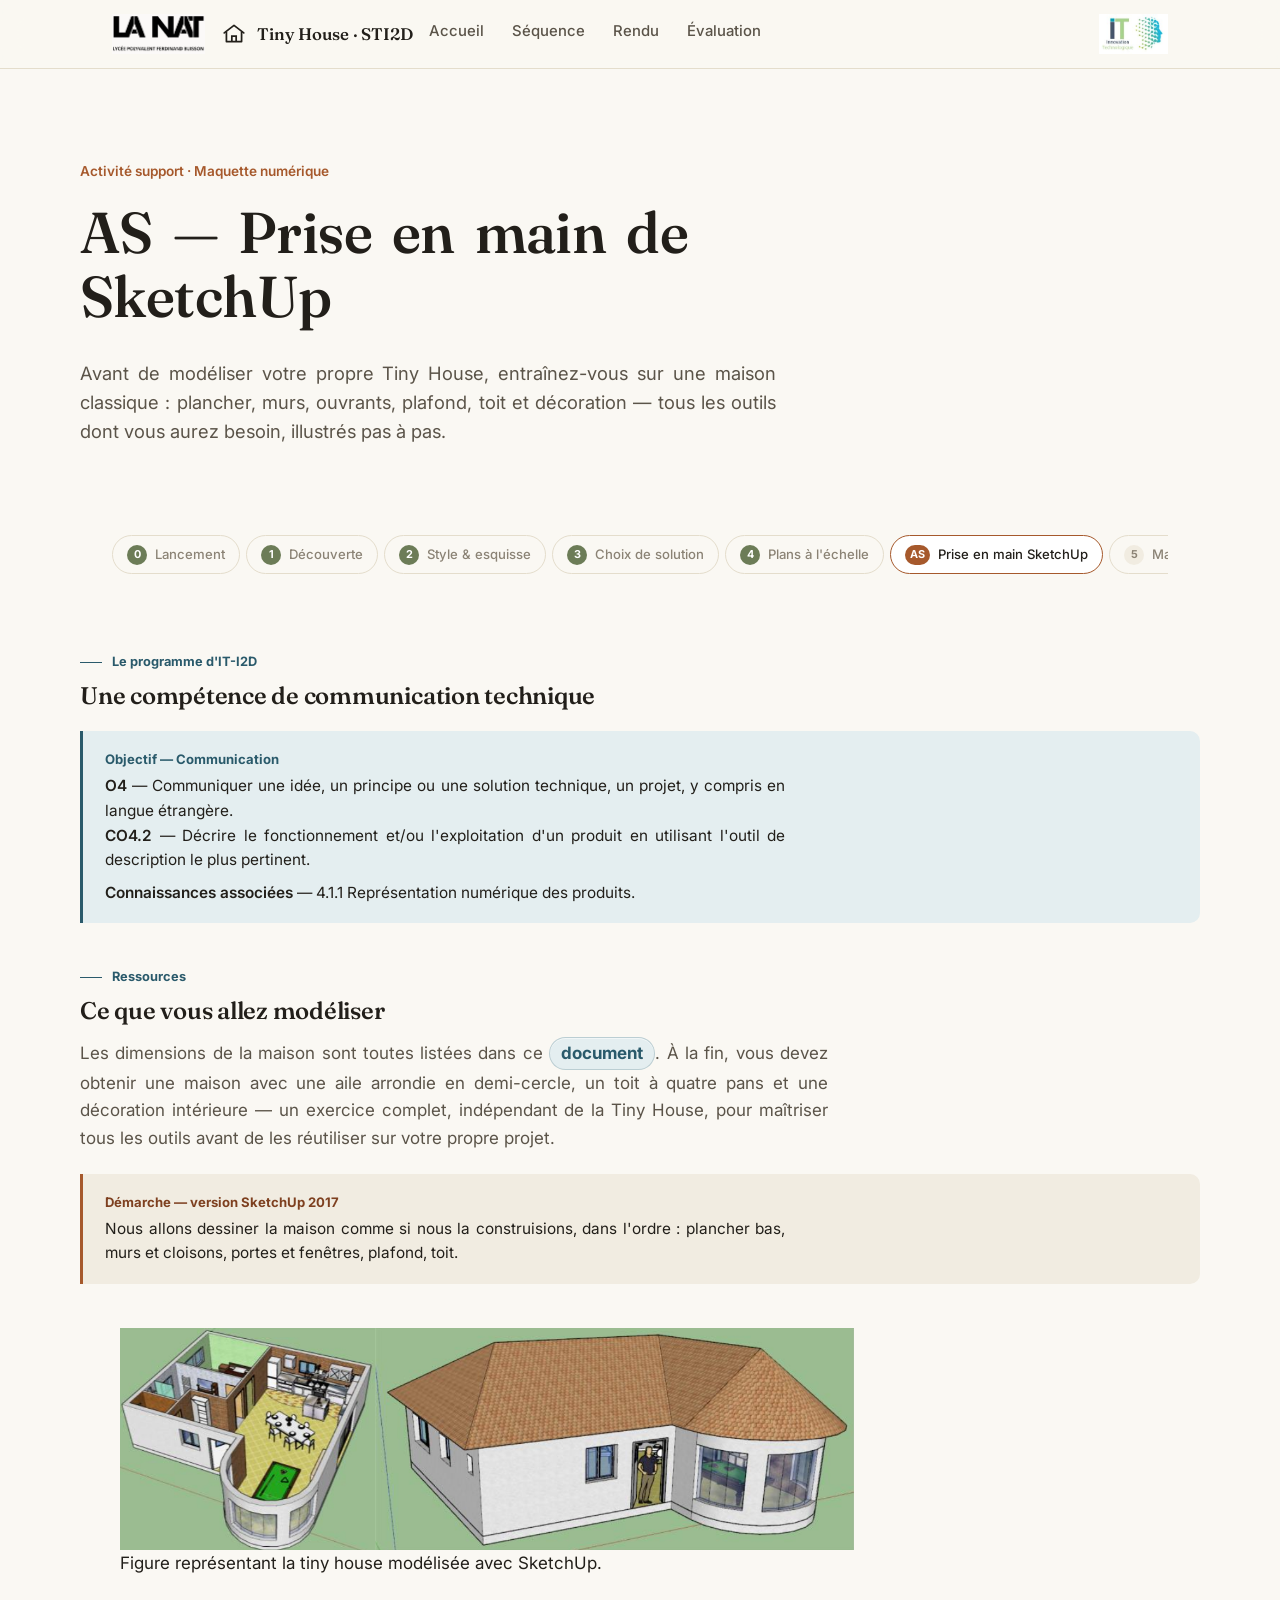
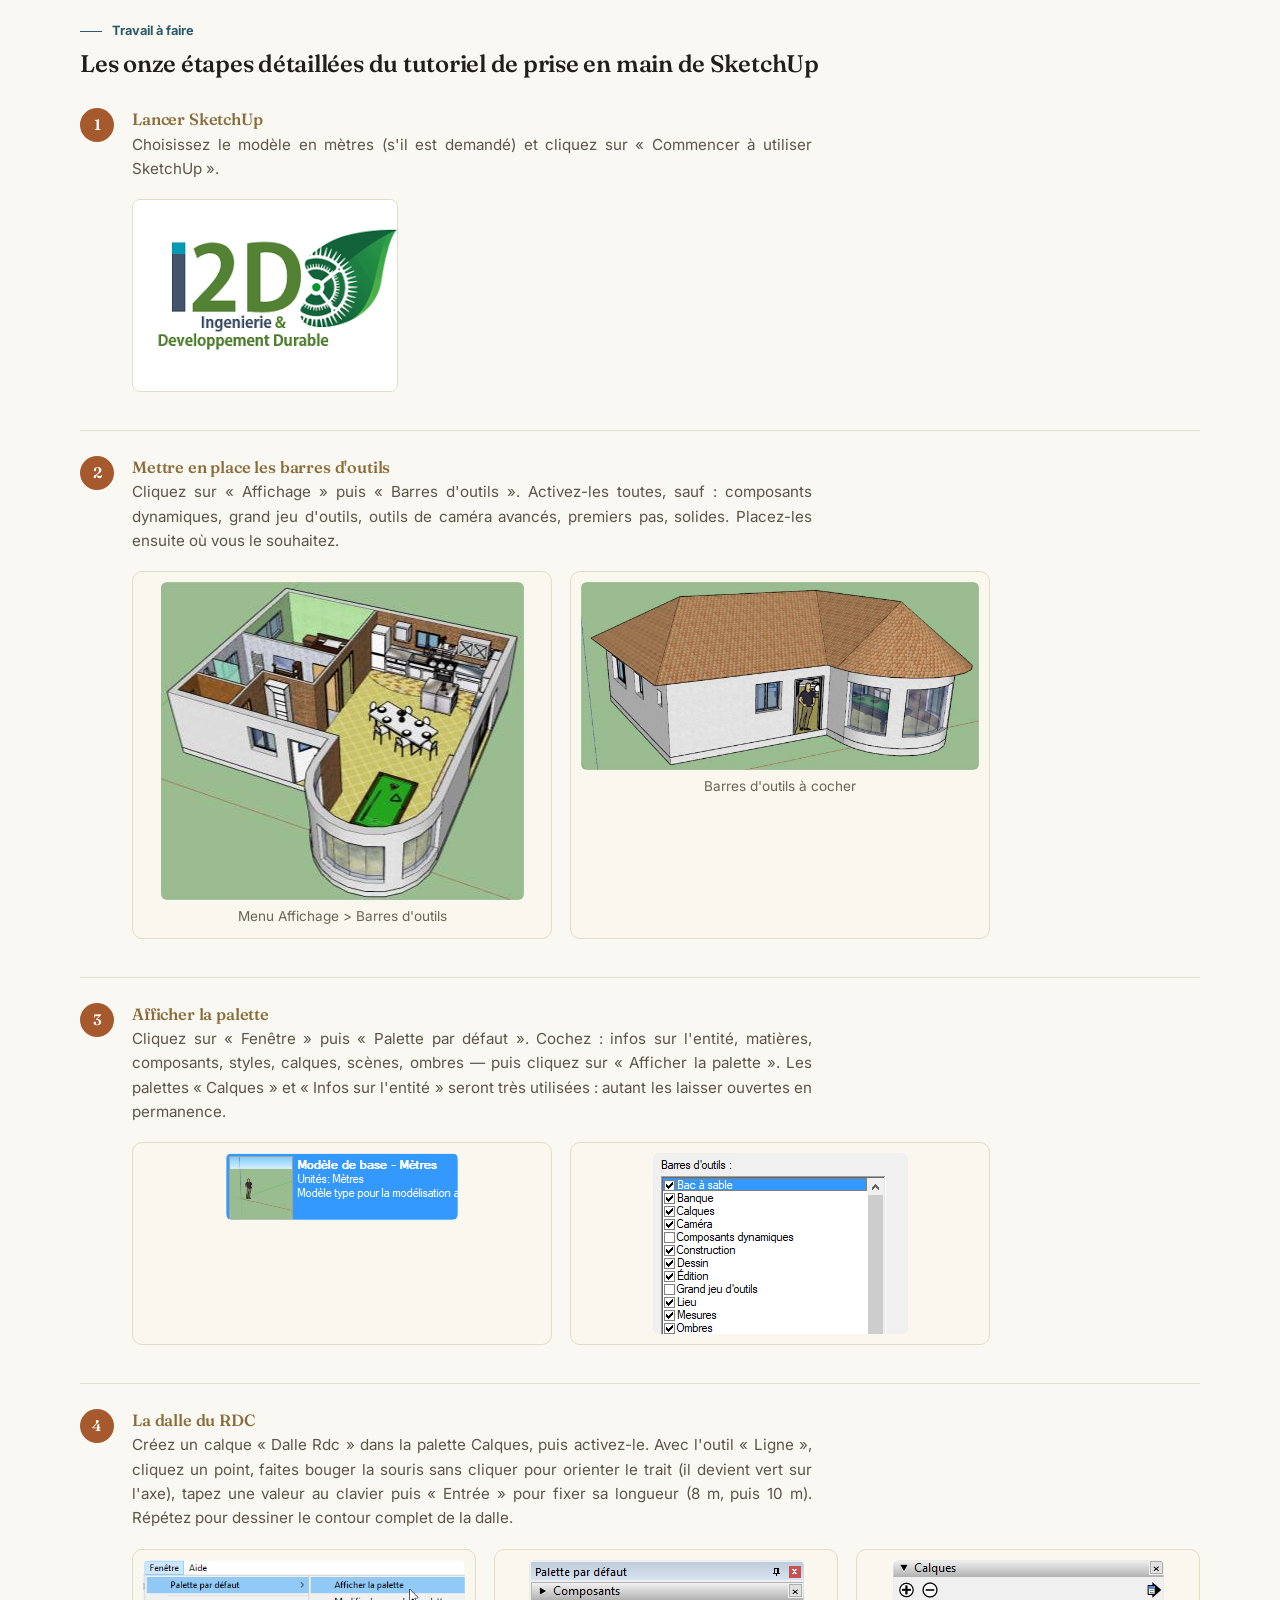
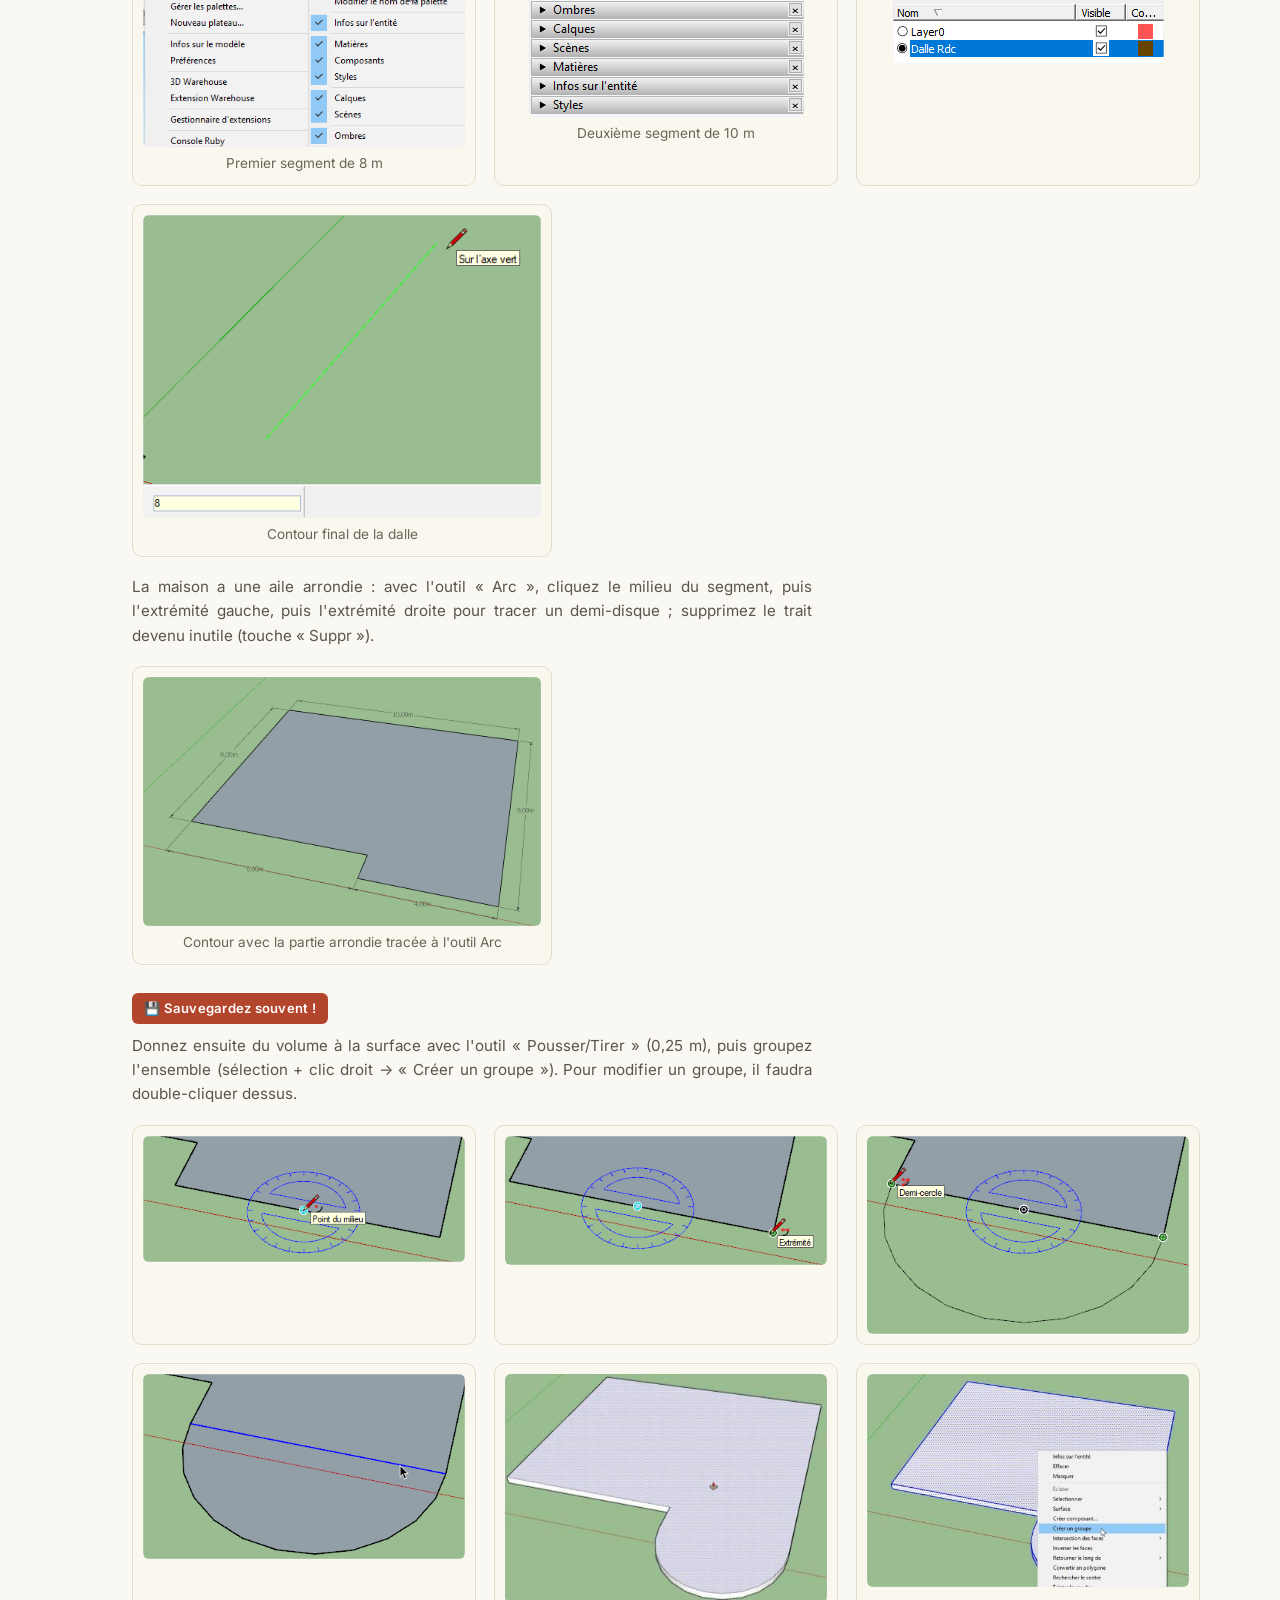
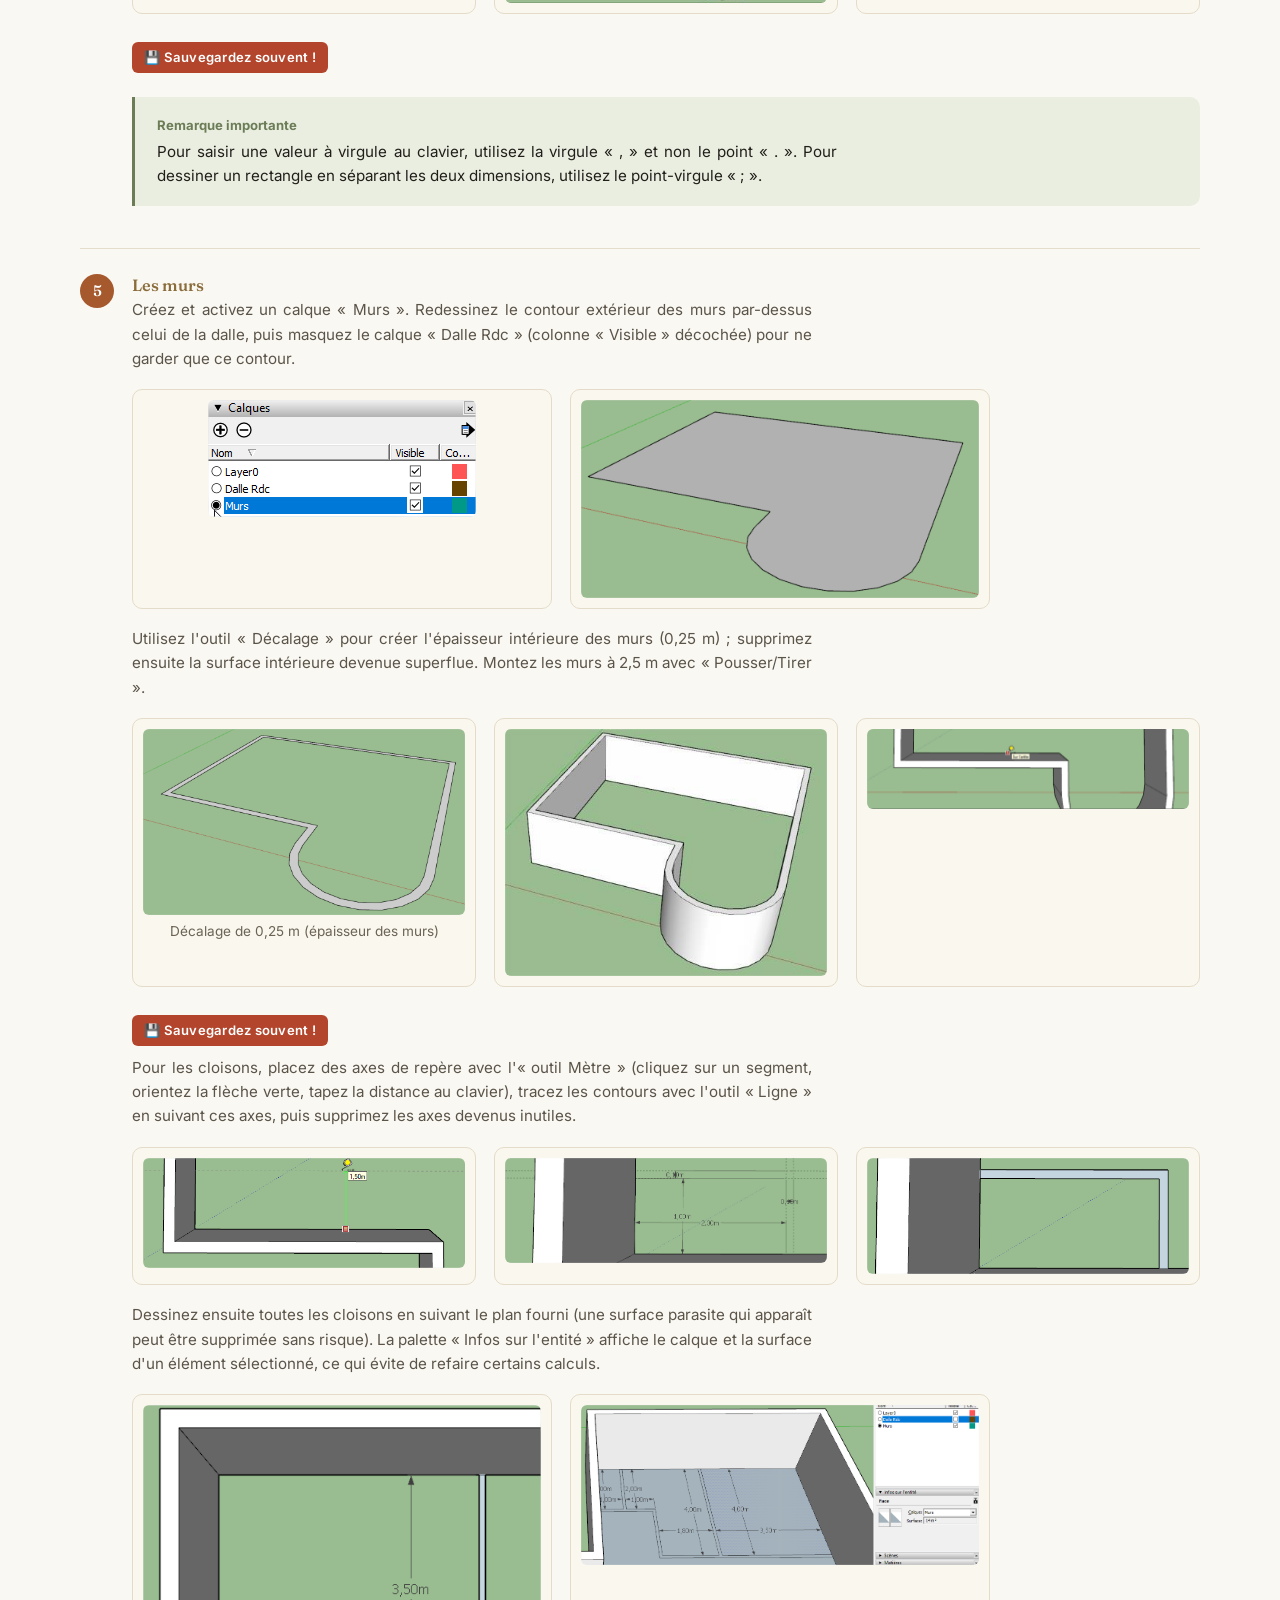
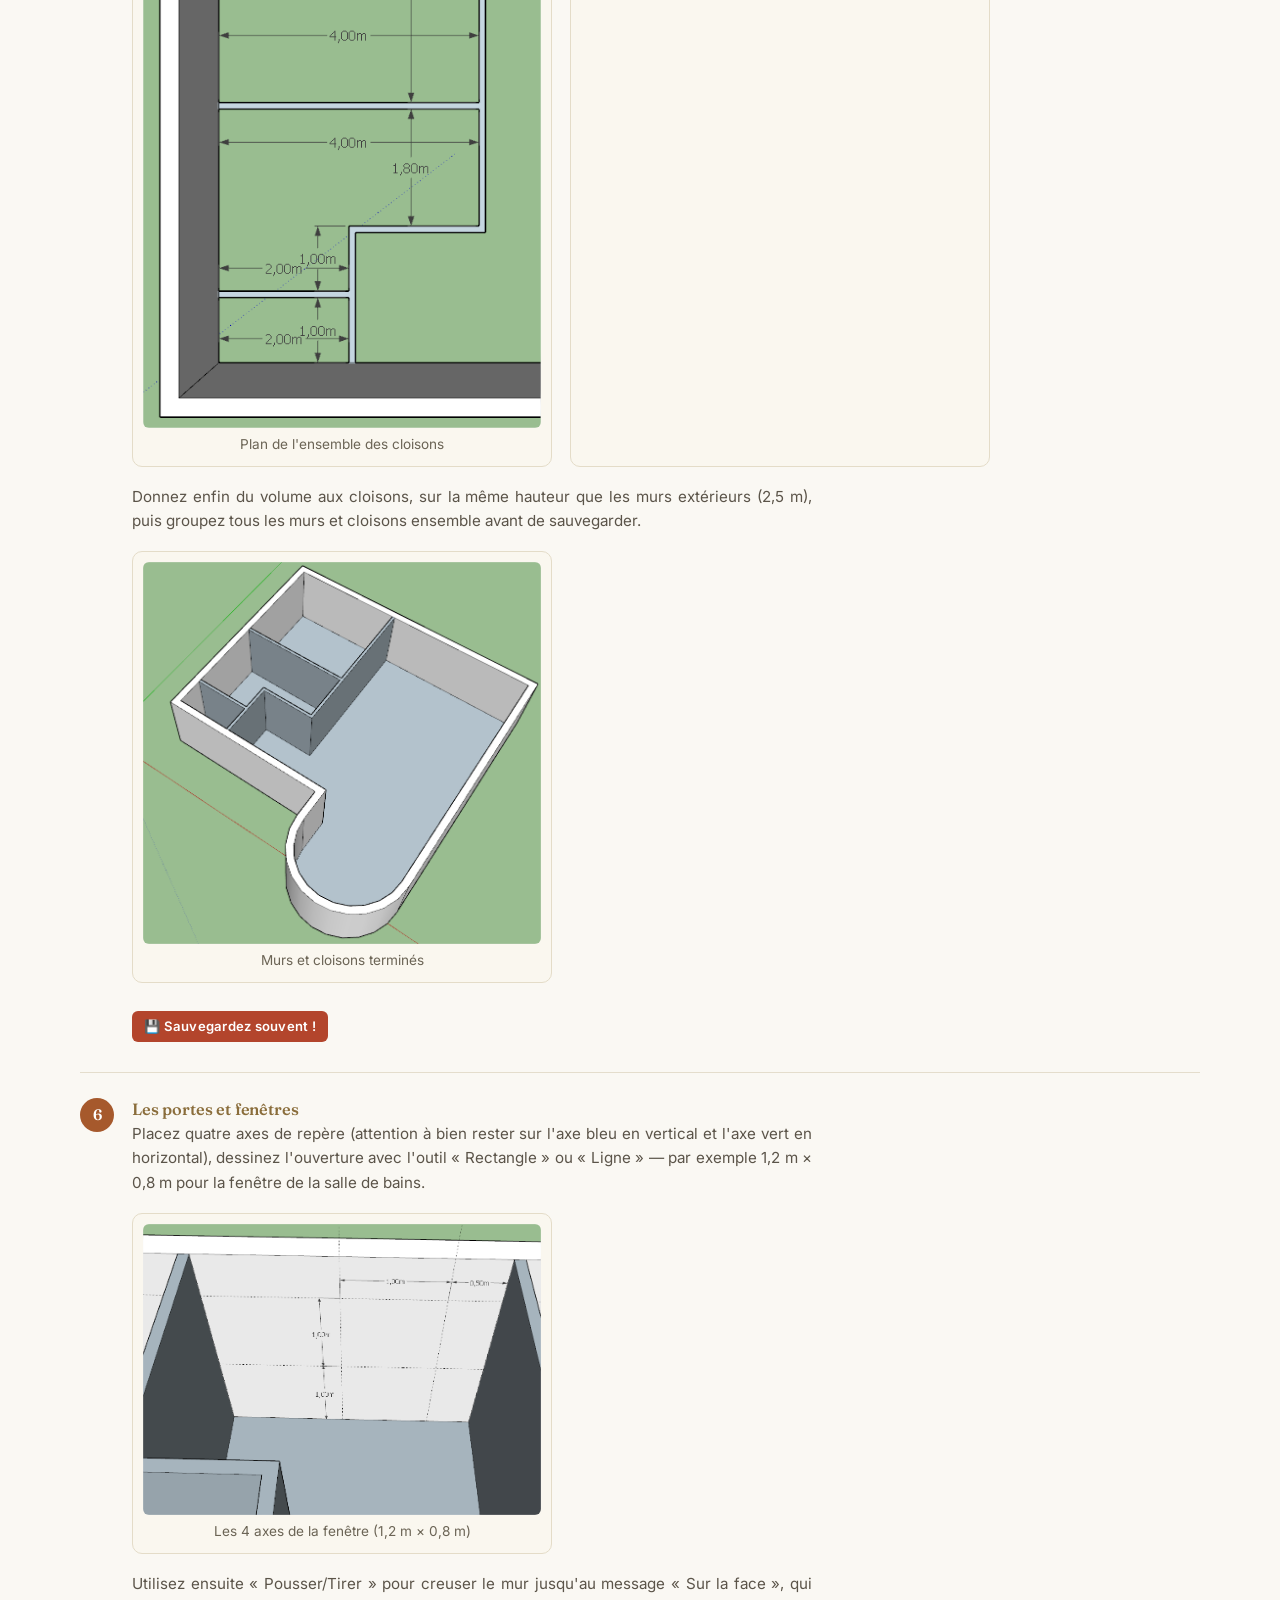
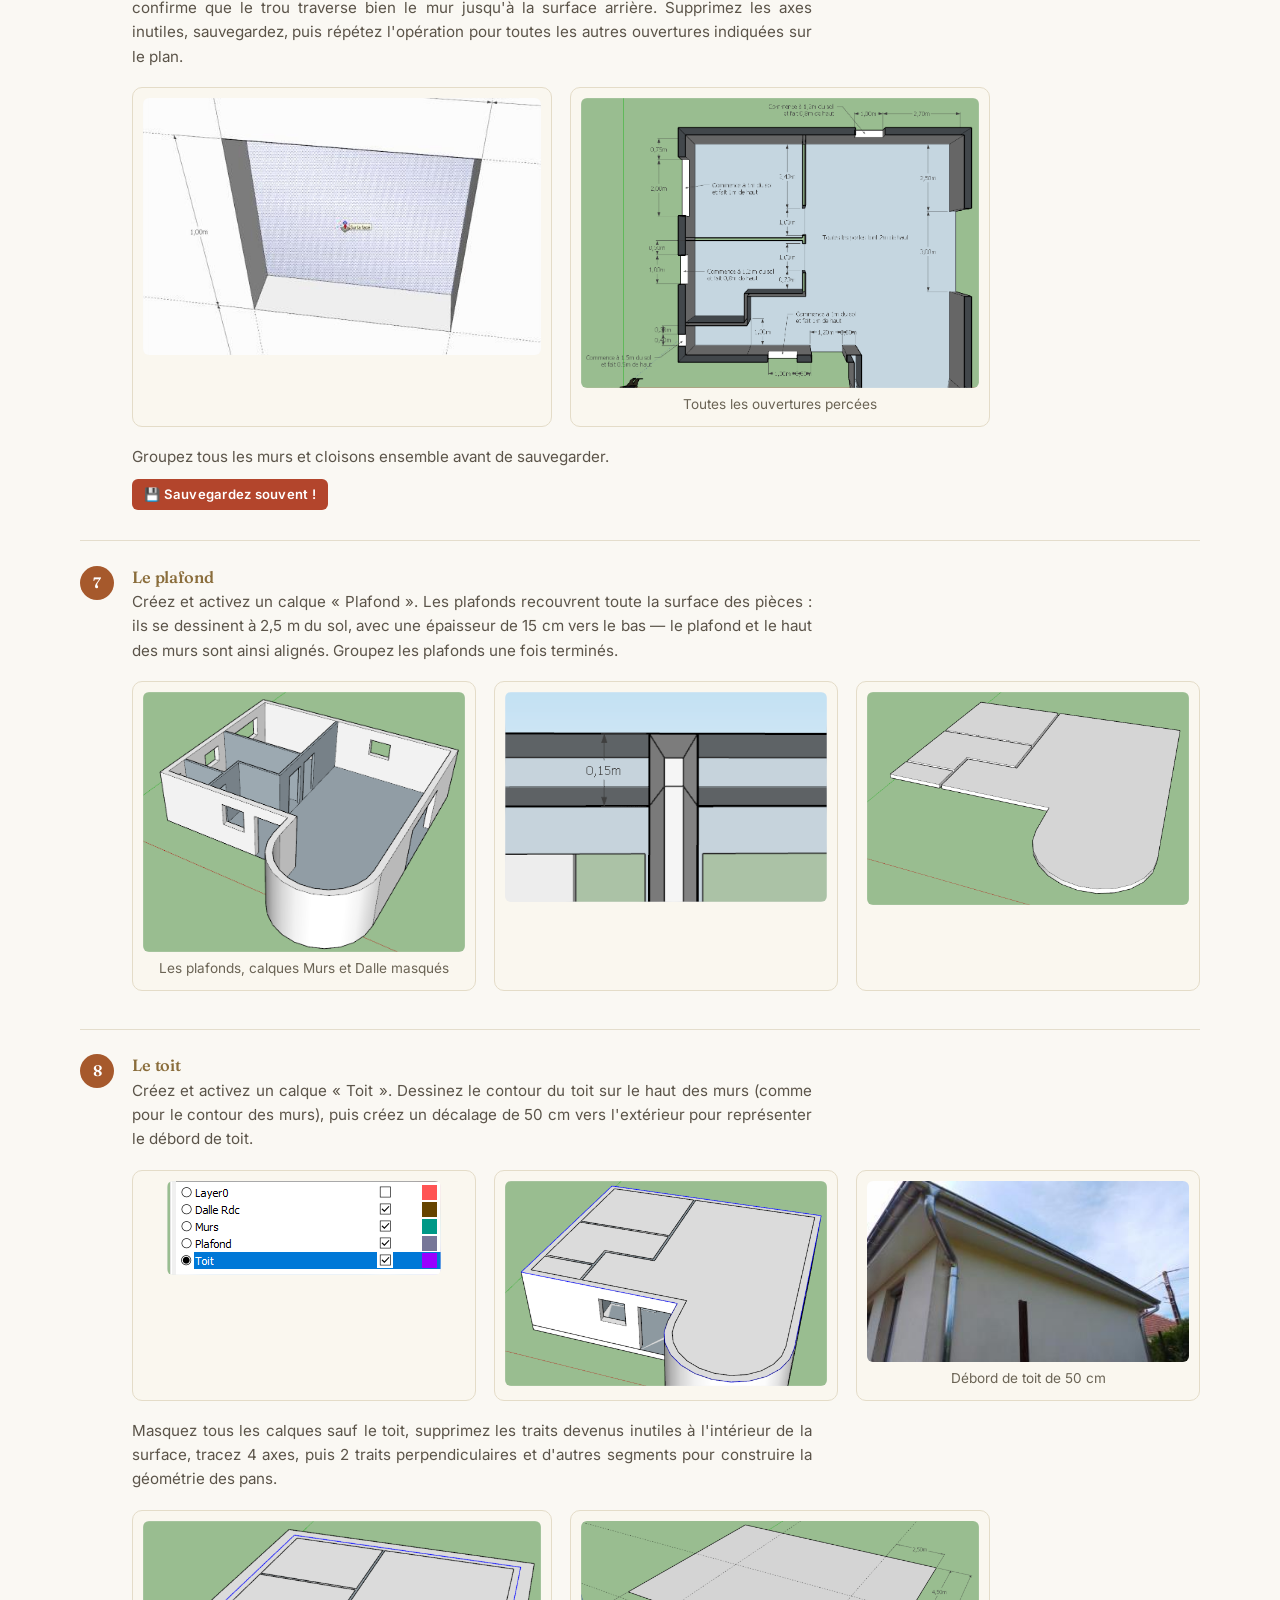
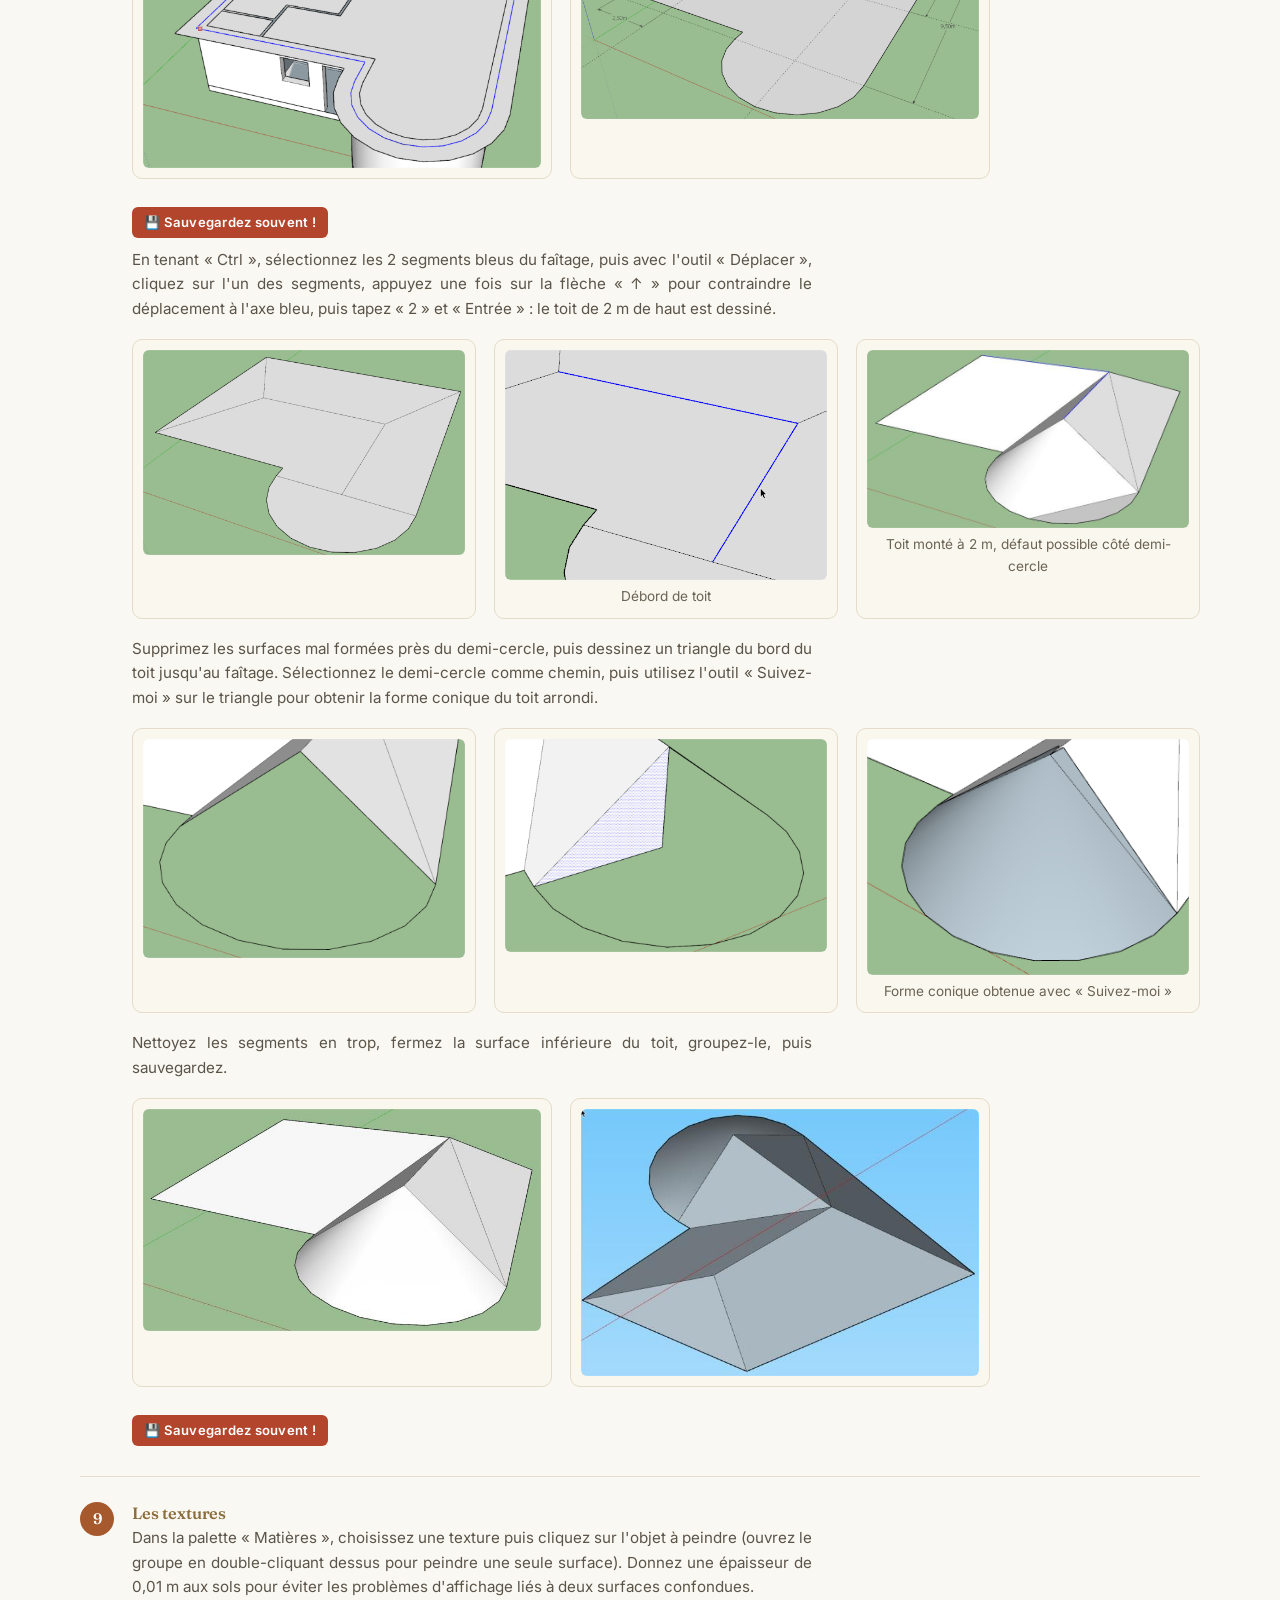
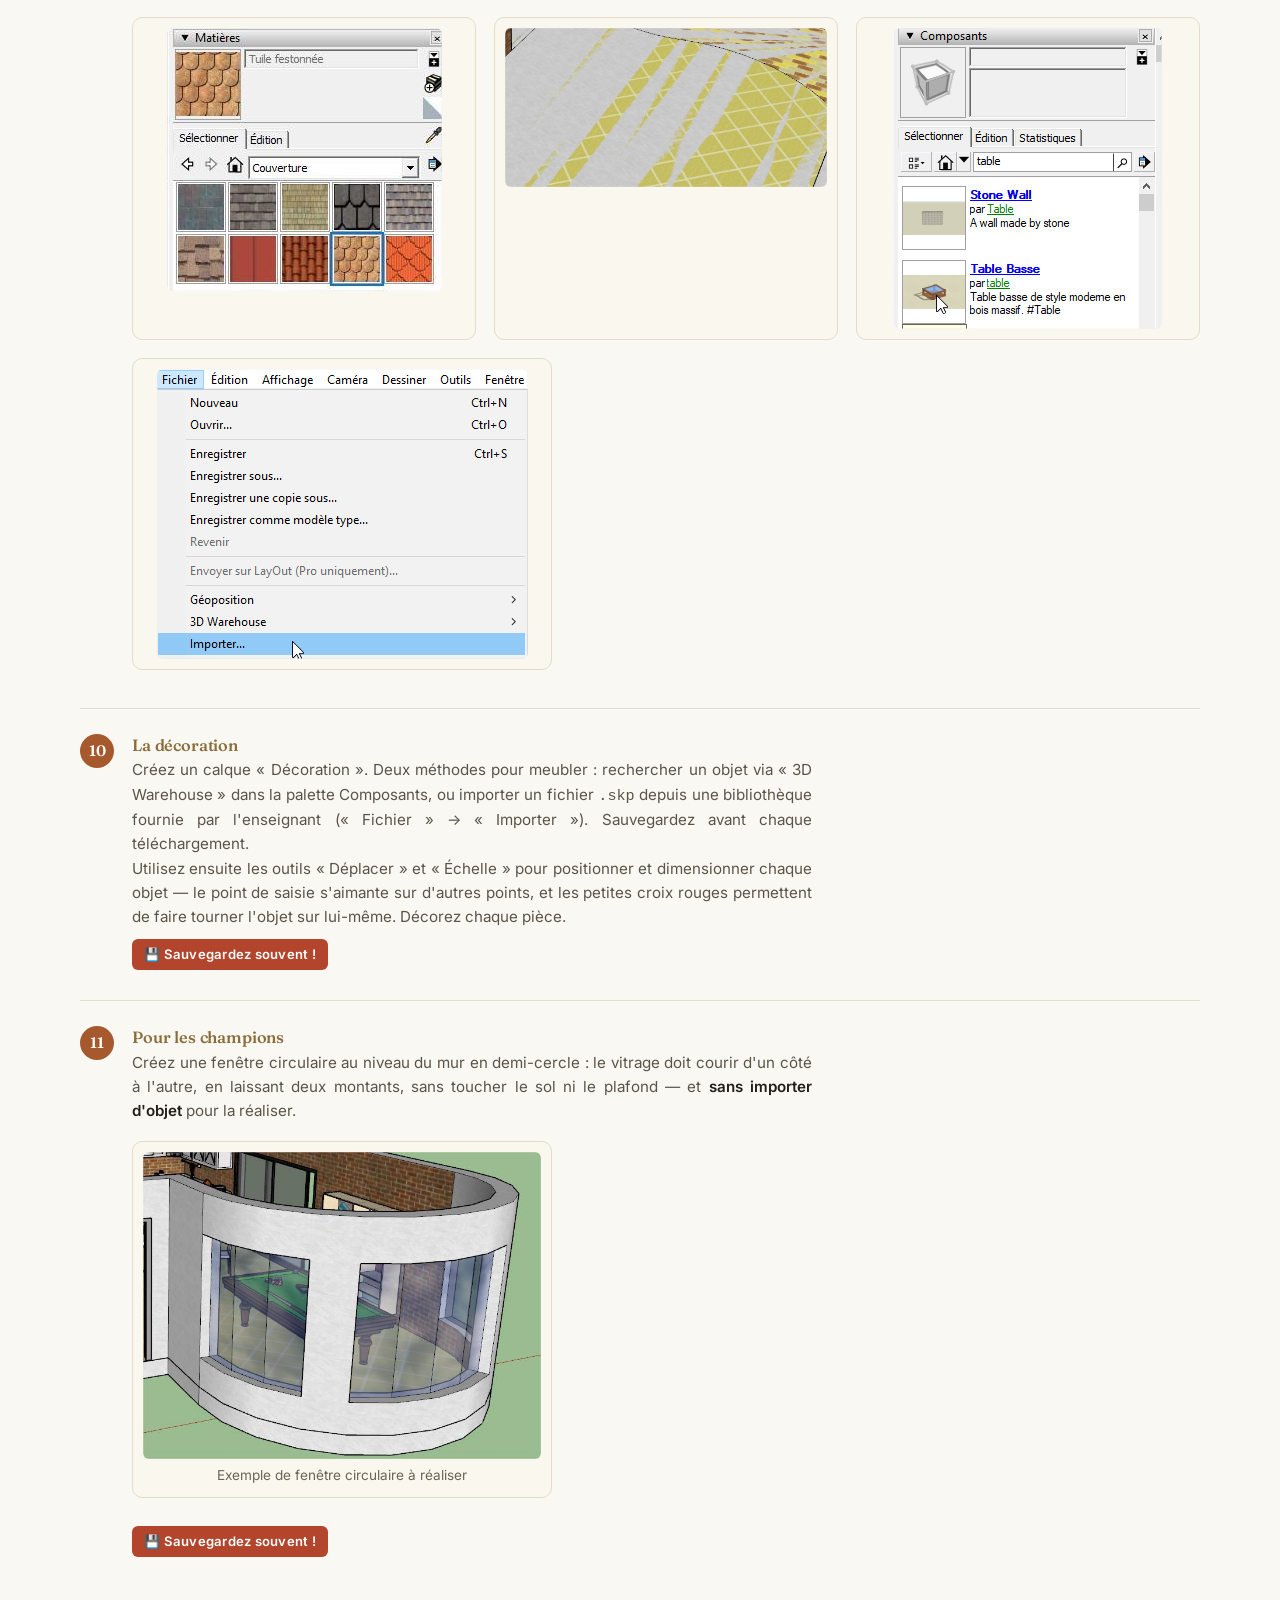
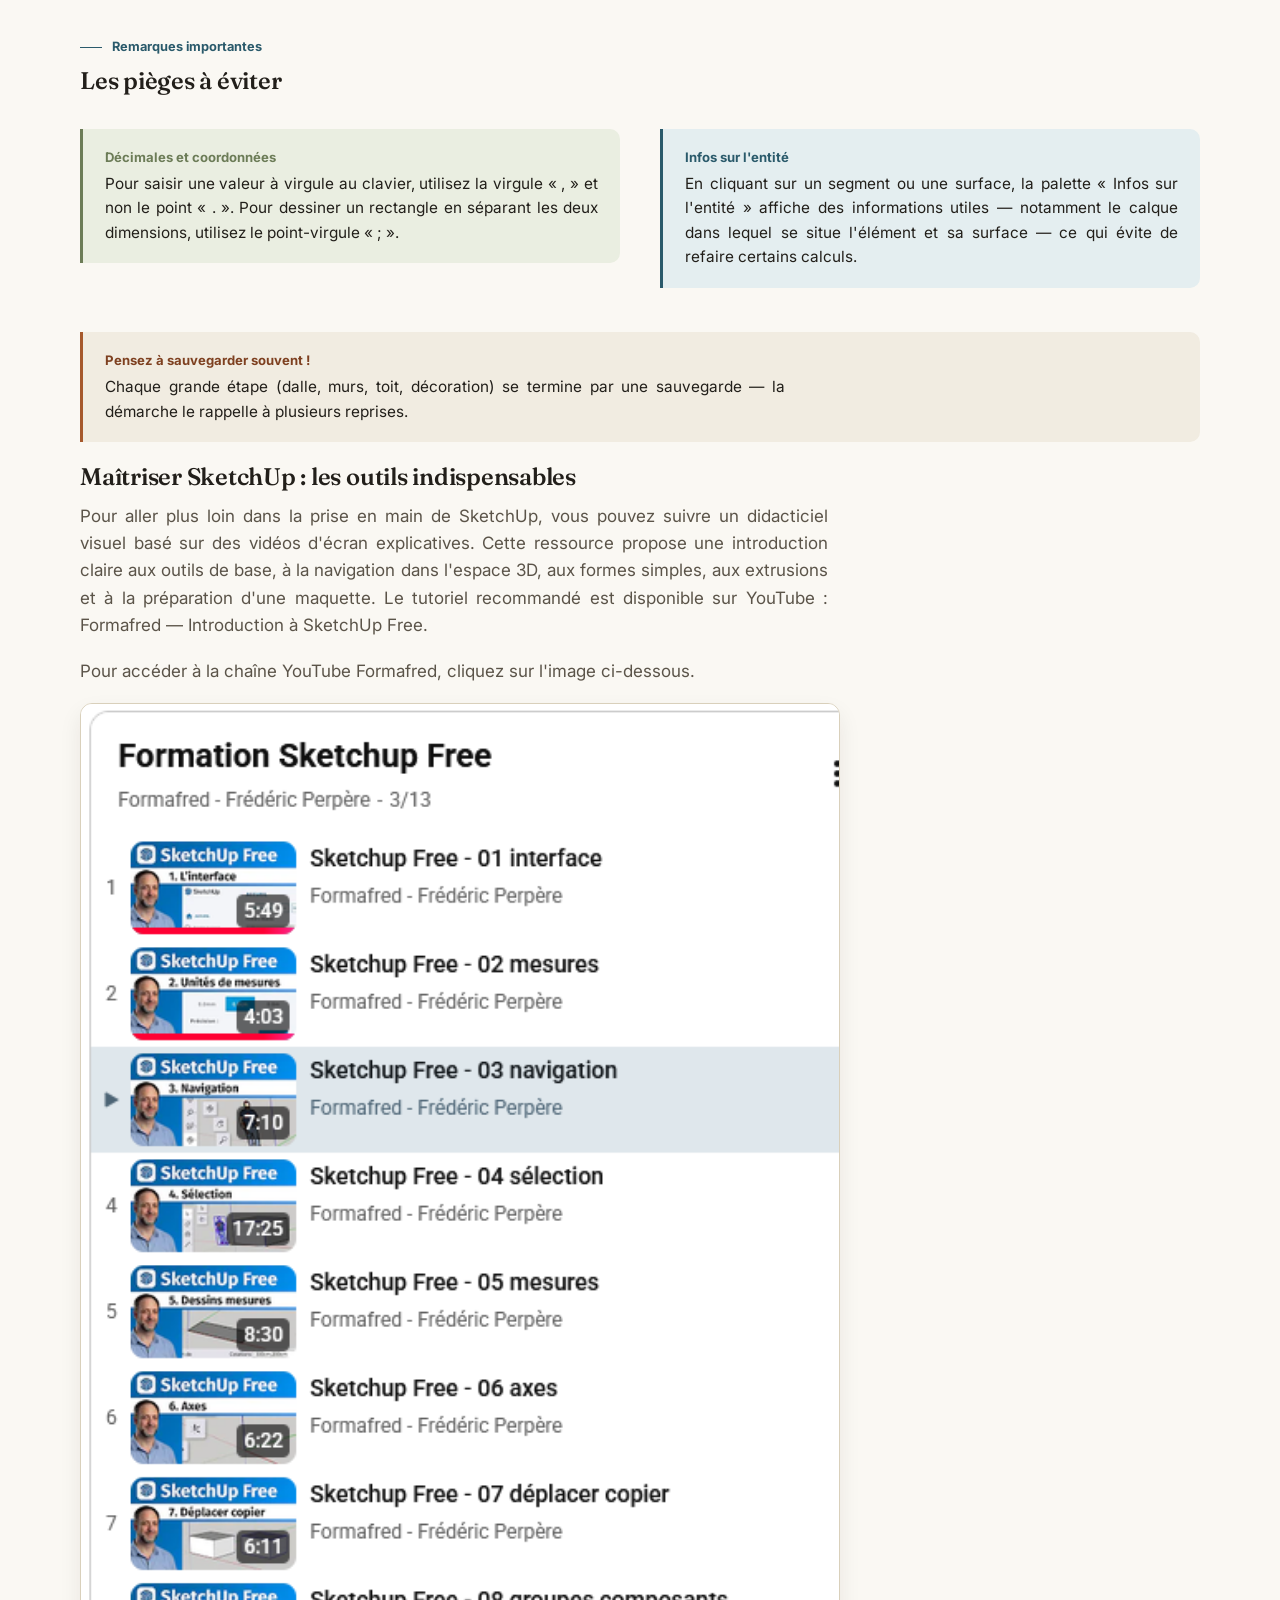
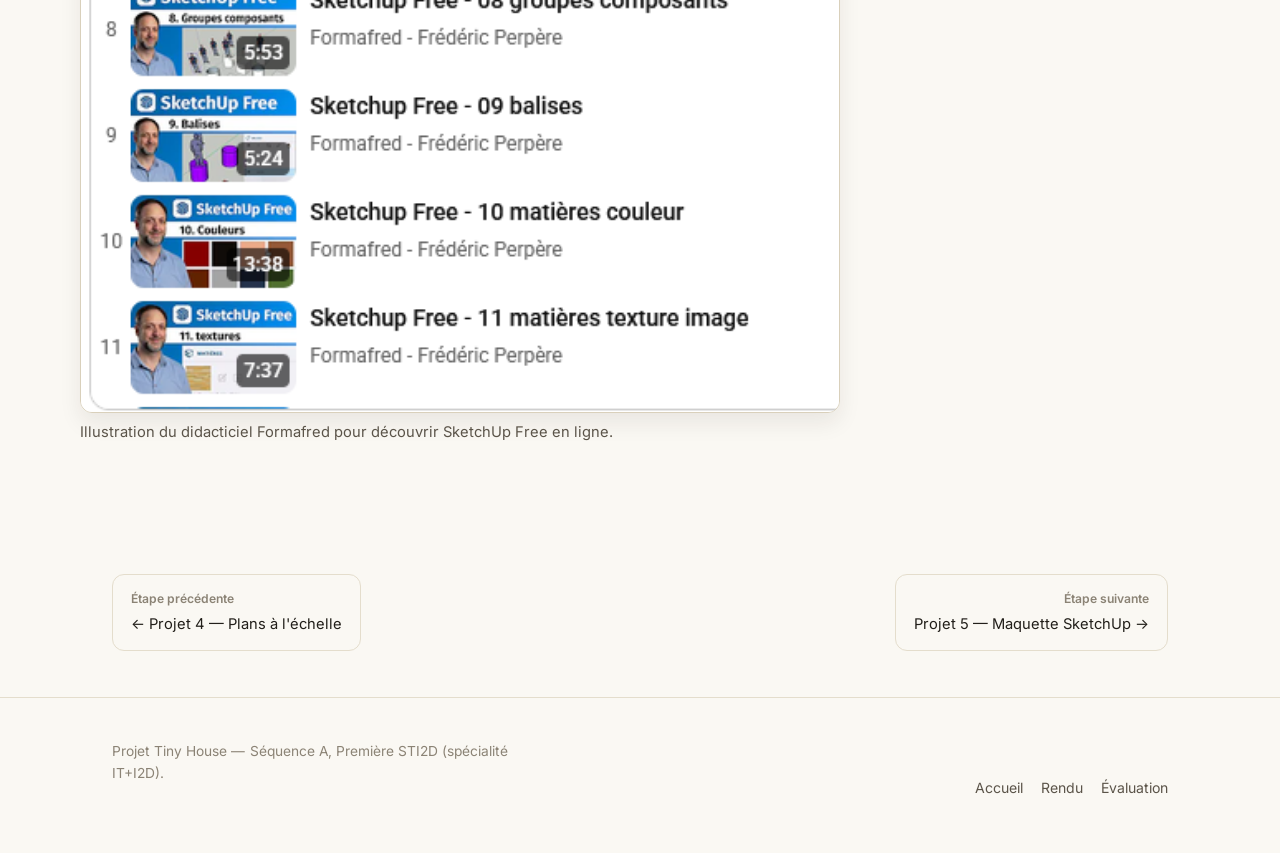
==== commit 418fdfed: "sketchup-0" ====
--- a/pages-web/prise-en-main-sketchup.html
+++ b/pages-web/prise-en-main-sketchup.html
@@ -1,197 +1,346 @@
 <!DOCTYPE html>
 <html lang="fr">
 <head>
-<meta charset="UTF-8">
-<meta name="viewport" content="width=device-width, initial-scale=1.0">
-<title>AS — Prise en main de SketchUp | Tiny House STI2D</title>
-<meta name="description" content="Tutoriel pas à pas pour prendre en main SketchUp avant de modéliser la Tiny House : plancher, murs, ouvrants, plafond, toit et décoration.">
-<link rel="stylesheet" href="../css/style.css">
+  <meta charset="UTF-8">
+  <meta name="viewport" content="width=device-width, initial-scale=1.0">
+  <title>AS — Prise en main de SketchUp | Tiny House STI2D</title>
+  <meta name="description" content="Tutoriel pas à pas illustré pour prendre en main SketchUp avant de modéliser la Tiny House : plancher, murs, ouvrants, plafond, toit et décoration.">
+  <link rel="stylesheet" href="../css/style.css">
+  <style>
+    .tuto-figs { display:flex; flex-wrap:wrap; gap:18px; margin:18px 0; }
+    .tuto-figs figure { margin:0; flex:1 1 260px; max-width:420px; background:#faf7ef; border:1px solid #e4dcc8; border-radius:10px; padding:10px; text-align:center; }
+    .tuto-figs figure img { max-width:100%; height:auto; border-radius:6px; display:block; margin:0 auto; }
+    .tuto-figs figure figcaption { font-size:0.85rem; color:#6b6455; margin-top:6px; }
+    .tuto-fig-single { text-align:center; margin:18px 0; }
+    .tuto-fig-single img { max-width:100%; border-radius:8px; border:1px solid #e4dcc8; }
+    .save-tag { display:inline-block; background:#b3452c; color:#fff; font-weight:600; padding:5px 12px; border-radius:6px; font-size:0.82rem; margin:10px 0; letter-spacing:.02em; }
+    .proc-list li h4 .step-tool { color:#8a6d3b; }
+  </style>
 </head>
 <body>
-<a class="skip-link" href="#main">Aller au contenu</a>
-
-<nav class="site-nav">
-  <div class="container">
-    <img src="../images/logo_lycee.png" alt="Logo du lycée" class="nav-logo nav-logo-left">
-
-    <a href="../index.html" class="brand">
-      <svg viewBox="0 0 24 24" fill="none"><path d="M3 11L12 4l9 7" stroke="currentColor" stroke-width="1.6" stroke-linecap="round" stroke-linejoin="round"/><path d="M5 10v9h14v-9" stroke="currentColor" stroke-width="1.6" stroke-linejoin="round"/><path d="M10 19v-5h4v5" stroke="currentColor" stroke-width="1.6"/></svg>
-      Tiny House · STI2D
-    </a>
-
-    <button class="nav-toggle" aria-label="Ouvrir le menu" aria-expanded="false"><span></span></button>
-
-    <ul class="nav-links">
-      <li><a href="../index.html">Accueil</a></li>
-      <li><a href="lancement.html">Séquence</a></li>
-      <li><a href="rendu.html">Rendu</a></li>
-      <li><a href="grille-evaluation.html">Évaluation</a></li>
-    </ul>
-
-    <img src="../images/logo-it.png" alt="Logo IT" class="nav-logo nav-logo-right">
-  </div>
-</nav>
-
-<main id="main">
-  <header class="hero container">
-    <span class="hero-eyebrow">Activité support · Maquette numérique</span>
-    <h1>AS — Prise en main de SketchUp</h1>
-    <p class="lede">Avant de modéliser votre propre Tiny House, entraînez-vous sur une maison classique : plancher, murs, ouvrants, plafond, toit et décoration — tous les outils dont vous aurez besoin.</p>
-  </header>
-
-  <div class="container">
-    <nav class="stepper" aria-label="Étapes de la séquence">
-      <a class="step-pill done" href="lancement.html"><span class="n">0</span>Lancement</a>
-      <a class="step-pill done" href="decouverte.html"><span class="n">1</span>Découverte</a>
-      <a class="step-pill done" href="style-esquisse.html"><span class="n">2</span>Style &amp; esquisse</a>
-      <a class="step-pill done" href="choix-solution.html"><span class="n">3</span>Choix de solution</a>
-      <a class="step-pill done" href="plans-echelle.html"><span class="n">4</span>Plans à l'échelle</a>
-      <a class="step-pill current" href="prise-en-main-sketchup.html"><span class="n">AS</span>Prise en main SketchUp</a>
-      <a class="step-pill" href="maquette-sketchup.html"><span class="n">5</span>Maquette SketchUp</a>
-      <a class="step-pill" href="decoupe-laser.html"><span class="n">6</span>FabLab</a>
-      <a class="step-pill" href="rendu.html"><span class="n">7</span>Rendu</a>
-      <a class="step-pill" href="grille-evaluation.html"><span class="n">★</span>Évaluation</a>
-    </nav>
-  </div>
-
-  <section class="section container">
-
-    <div class="content-block">
-      <div class="kicker">Le programme d'IT-I2D</div>
-      <h2>Une compétence de communication technique</h2>
-      <div class="callout callout-blueprint">
-        <span class="callout-label">Objectif — Communication</span>
-        <p><strong>O4</strong> — Communiquer une idée, un principe ou une solution technique, un projet, y compris en langue étrangère.<br>
-        <strong>CO4.2</strong> — Décrire le fonctionnement et/ou l'exploitation d'un produit en utilisant l'outil de description le plus pertinent.</p>
-        <p style="margin-top:8px"><strong>Connaissances associées</strong> — 4.1.1 Représentation numérique des produits.</p>
-      </div>
+  <a class="skip-link" href="#main">Aller au contenu</a>
+
+
+  <nav class="site-nav">
+    <div class="container">
+      <img src="../images/logo_lycee.png" alt="Logo du lycée" class="nav-logo nav-logo-left">
+
+
+      <a href="../index.html" class="brand">
+        <svg viewBox="0 0 24 24" fill="none"><path d="M3 11L12 4l9 7" stroke="currentColor" stroke-width="1.6" stroke-linecap="round" stroke-linejoin="round"/><path d="M5 10v9h14v-9" stroke="currentColor" stroke-width="1.6" stroke-linejoin="round"/><path d="M10 19v-5h4v5" stroke="currentColor" stroke-width="1.6"/></svg>
+        Tiny House · STI2D
+      </a>
+
+
+      <button class="nav-toggle" aria-label="Ouvrir le menu" aria-expanded="false"><span></span></button>
+
+
+      <ul class="nav-links">
+        <li><a href="../index.html">Accueil</a></li>
+        <li><a href="lancement.html">Séquence</a></li>
+        <li><a href="rendu.html">Rendu</a></li>
+        <li><a href="grille-evaluation.html">Évaluation</a></li>
+      </ul>
+
+
+      <img src="../images/logo-it.png" alt="Logo IT" class="nav-logo nav-logo-right">
     </div>
-
-    <div class="content-block">
-      <div class="kicker">Ressources</div>
-      <h2>Ce que vous allez modéliser</h2>
-      <p>Les dimensions de la maison sont toutes listées dans ce <a class="pdf-link" href="../documents/Prise-en-main-de-Sketchup.pdf" target="_blank" rel="noopener noreferrer">document</a>. À la fin, vous devez obtenir une maison avec une aile arrondie en demi-cercle, un toit à quatre pans et une décoration intérieure — un exercice complet, indépendant de la Tiny House, pour maîtriser tous les outils avant de les réutiliser sur votre propre projet.</p>
-      <div class="callout">
-        <span class="callout-label">Démarche — version SketchUp 2017</span>
-        <p>Nous allons dessiner la maison comme si nous la construisions, dans l'ordre : plancher bas, murs et cloisons, portes et fenêtres, plafond, toit.</p>
-      </div>
+  </nav>
+
+
+  <main id="main">
+    <header class="hero container">
+      <span class="hero-eyebrow">Activité support · Maquette numérique</span>
+      <h1>AS — Prise en main de SketchUp</h1>
+      <p class="lede">Avant de modéliser votre propre Tiny House, entraînez-vous sur une maison classique : plancher, murs, ouvrants, plafond, toit et décoration — tous les outils dont vous aurez besoin, illustrés pas à pas.</p>
+    </header>
+
+
+    <div class="container">
+      <nav class="stepper" aria-label="Étapes de la séquence">
+        <a class="step-pill done" href="lancement.html"><span class="n">0</span>Lancement</a>
+        <a class="step-pill done" href="decouverte.html"><span class="n">1</span>Découverte</a>
+        <a class="step-pill done" href="style-esquisse.html"><span class="n">2</span>Style &amp; esquisse</a>
+        <a class="step-pill done" href="choix-solution.html"><span class="n">3</span>Choix de solution</a>
+        <a class="step-pill done" href="plans-echelle.html"><span class="n">4</span>Plans à l'échelle</a>
+        <a class="step-pill current" href="prise-en-main-sketchup-v2.html"><span class="n">AS</span>Prise en main SketchUp</a>
+        <a class="step-pill" href="maquette-sketchup.html"><span class="n">5</span>Maquette SketchUp</a>
+        <a class="step-pill" href="decoupe-laser.html"><span class="n">6</span>FabLab</a>
+        <a class="step-pill" href="rendu.html"><span class="n">7</span>Rendu</a>
+        <a class="step-pill" href="grille-evaluation.html"><span class="n">★</span>Évaluation</a>
+      </nav>
     </div>
 
-  <section class="section container">
-    <div class="content-block" style="max-width:74ch">
-      <figure>
-        <img src="../images/prise-en-main-sketchup.PNG" alt="Prise en main de SketchUp." width="800" height="auto">
-        <figcaption>Figure représentant la tiny house modélisée avec SketchUp.</figcaption>
-      </figure>
+
+    <section class="section container">
+      <div class="content-block">
+        <div class="kicker">Le programme d'IT-I2D</div>
+        <h2>Une compétence de communication technique</h2>
+        <div class="callout callout-blueprint">
+          <span class="callout-label">Objectif — Communication</span>
+          <p><strong>O4</strong> — Communiquer une idée, un principe ou une solution technique, un projet, y compris en langue étrangère.<br>
+          <strong>CO4.2</strong> — Décrire le fonctionnement et/ou l'exploitation d'un produit en utilisant l'outil de description le plus pertinent.</p>
+          <p style="margin-top:8px"><strong>Connaissances associées</strong> — 4.1.1 Représentation numérique des produits.</p>
+        </div>
+      </div>
+
+
+      <div class="content-block">
+        <div class="kicker">Ressources</div>
+        <h2>Ce que vous allez modéliser</h2>
+        <p>Les dimensions de la maison sont toutes listées dans ce <a class="pdf-link" href="../documents/Prise-en-main-de-Sketchup.pdf" target="_blank" rel="noopener noreferrer">document</a>. À la fin, vous devez obtenir une maison avec une aile arrondie en demi-cercle, un toit à quatre pans et une décoration intérieure — un exercice complet, indépendant de la Tiny House, pour maîtriser tous les outils avant de les réutiliser sur votre propre projet.</p>
+        <div class="callout">
+          <span class="callout-label">Démarche — version SketchUp 2017</span>
+          <p>Nous allons dessiner la maison comme si nous la construisions, dans l'ordre : plancher bas, murs et cloisons, portes et fenêtres, plafond, toit.</p>
+        </div>
+      </div>
+
+
+      <div class="content-block" style="max-width:74ch;">
+        <figure>
+          <img src="../images/prise-en-main-sketchup.PNG" alt="Prise en main de SketchUp." width="800" height="auto">
+          <figcaption>Figure représentant la tiny house modélisée avec SketchUp.</figcaption>
+        </figure>
+      </div>
+
+
+      <div class="content-block">
+        <div class="kicker">Travail à faire</div>
+        <h2>Les onze étapes détaillées du tutoriel de prise en main de SketchUp</h2>
+
+        <ol class="proc-list">
+          <li>
+            <h4><span class="step-tool">Lancer SketchUp</span></h4>
+            <p>Choisissez le modèle en mètres (s'il est demandé) et cliquez sur « Commencer à utiliser SketchUp ».</p>
+            <div class="tuto-fig-single">
+              <img src="[data-uri]" alt="Écran de démarrage de SketchUp, choix du modèle en mètres">
+            </div>
+          </li>
+
+          <li>
+            <h4><span class="step-tool">Mettre en place les barres d'outils</span></h4>
+            <p>Cliquez sur « Affichage » puis « Barres d'outils ». Activez-les toutes, sauf : composants dynamiques, grand jeu d'outils, outils de caméra avancés, premiers pas, solides. Placez-les ensuite où vous le souhaitez.</p>
+            <div class="tuto-figs">
+              <figure><img src="[data-uri]" alt="Menu Affichage > Barres d'outils de SketchUp"><figcaption>Menu Affichage &gt; Barres d'outils</figcaption></figure>
+              <figure><img src="[data-uri]" alt="Sélection des barres d'outils à activer"><figcaption>Barres d'outils à cocher</figcaption></figure>
+            </div>
+          </li>
+
+          <li>
+            <h4><span class="step-tool">Afficher la palette</span></h4>
+            <p>Cliquez sur « Fenêtre » puis « Palette par défaut ». Cochez : infos sur l'entité, matières, composants, styles, calques, scènes, ombres — puis cliquez sur « Afficher la palette ». Les palettes « Calques » et « Infos sur l'entité » seront très utilisées : autant les laisser ouvertes en permanence.</p>
+            <div class="tuto-figs">
+              <figure><img src="[data-uri]" alt="Icône de la palette par défaut"></figure>
+              <figure><img src="[data-uri]" alt="Panneau de la palette par défaut avec les cases à cocher"></figure>
+            </div>
+          </li>
+
+          <li>
+            <h4><span class="step-tool">La dalle du RDC</span></h4>
+            <p>Créez un calque « Dalle Rdc » dans la palette Calques, puis activez-le. Avec l'outil « Ligne », cliquez un point, faites bouger la souris sans cliquer pour orienter le trait (il devient vert sur l'axe), tapez une valeur au clavier puis « Entrée » pour fixer sa longueur (8 m, puis 10 m). Répétez pour dessiner le contour complet de la dalle.</p>
+            <div class="tuto-figs">
+              <figure><img src="[data-uri]" alt="Tracé du premier segment de 8 mètres"><figcaption>Premier segment de 8 m</figcaption></figure>
+              <figure><img src="[data-uri]" alt="Tracé du deuxième segment de 10 mètres"><figcaption>Deuxième segment de 10 m</figcaption></figure>
+              <figure><img src="[data-uri]" alt="Suite du contour de la dalle"></figure>
+              <figure><img src="[data-uri]" alt="Forme complète du contour de la dalle"><figcaption>Contour final de la dalle</figcaption></figure>
+            </div>
+            <p>La maison a une aile arrondie : avec l'outil « Arc », cliquez le milieu du segment, puis l'extrémité gauche, puis l'extrémité droite pour tracer un demi-disque ; supprimez le trait devenu inutile (touche « Suppr »).</p>
+            <div class="tuto-figs">
+              <figure><img src="[data-uri]" alt="Contour final de la dalle avec la partie arrondie"><figcaption>Contour avec la partie arrondie tracée à l'outil Arc</figcaption></figure>
+            </div>
+            <span class="save-tag">💾 Sauvegardez souvent !</span>
+            <p>Donnez ensuite du volume à la surface avec l'outil « Pousser/Tirer » (0,25 m), puis groupez l'ensemble (sélection + clic droit → « Créer un groupe »). Pour modifier un groupe, il faudra double-cliquer dessus.</p>
+            <div class="tuto-figs">
+              <figure><img src="[data-uri]" alt="Volume de la dalle extrudé avec l'outil Pousser/Tirer"></figure>
+              <figure><img src="[data-uri]" alt="Résultat du volume de la dalle vu en perspective"></figure>
+              <figure><img src="[data-uri]" alt="Sélection de la dalle avant regroupement"></figure>
+              <figure><img src="[data-uri]" alt="Menu contextuel Créer un groupe"></figure>
+              <figure><img src="[data-uri]" alt="Dalle regroupée en un seul objet"></figure>
+              <figure><img src="[data-uri]" alt="Vue finale de la dalle groupée"></figure>
+            </div>
+            <span class="save-tag">💾 Sauvegardez souvent !</span>
+            <div class="callout callout-sage" style="margin-top:14px;">
+              <span class="callout-label">Remarque importante</span>
+              <p>Pour saisir une valeur à virgule au clavier, utilisez la virgule « , » et non le point « . ». Pour dessiner un rectangle en séparant les deux dimensions, utilisez le point-virgule « ; ».</p>
+            </div>
+          </li>
+
+          <li>
+            <h4><span class="step-tool">Les murs</span></h4>
+            <p>Créez et activez un calque « Murs ». Redessinez le contour extérieur des murs par-dessus celui de la dalle, puis masquez le calque « Dalle Rdc » (colonne « Visible » décochée) pour ne garder que ce contour.</p>
+            <div class="tuto-figs">
+              <figure><img src="[data-uri]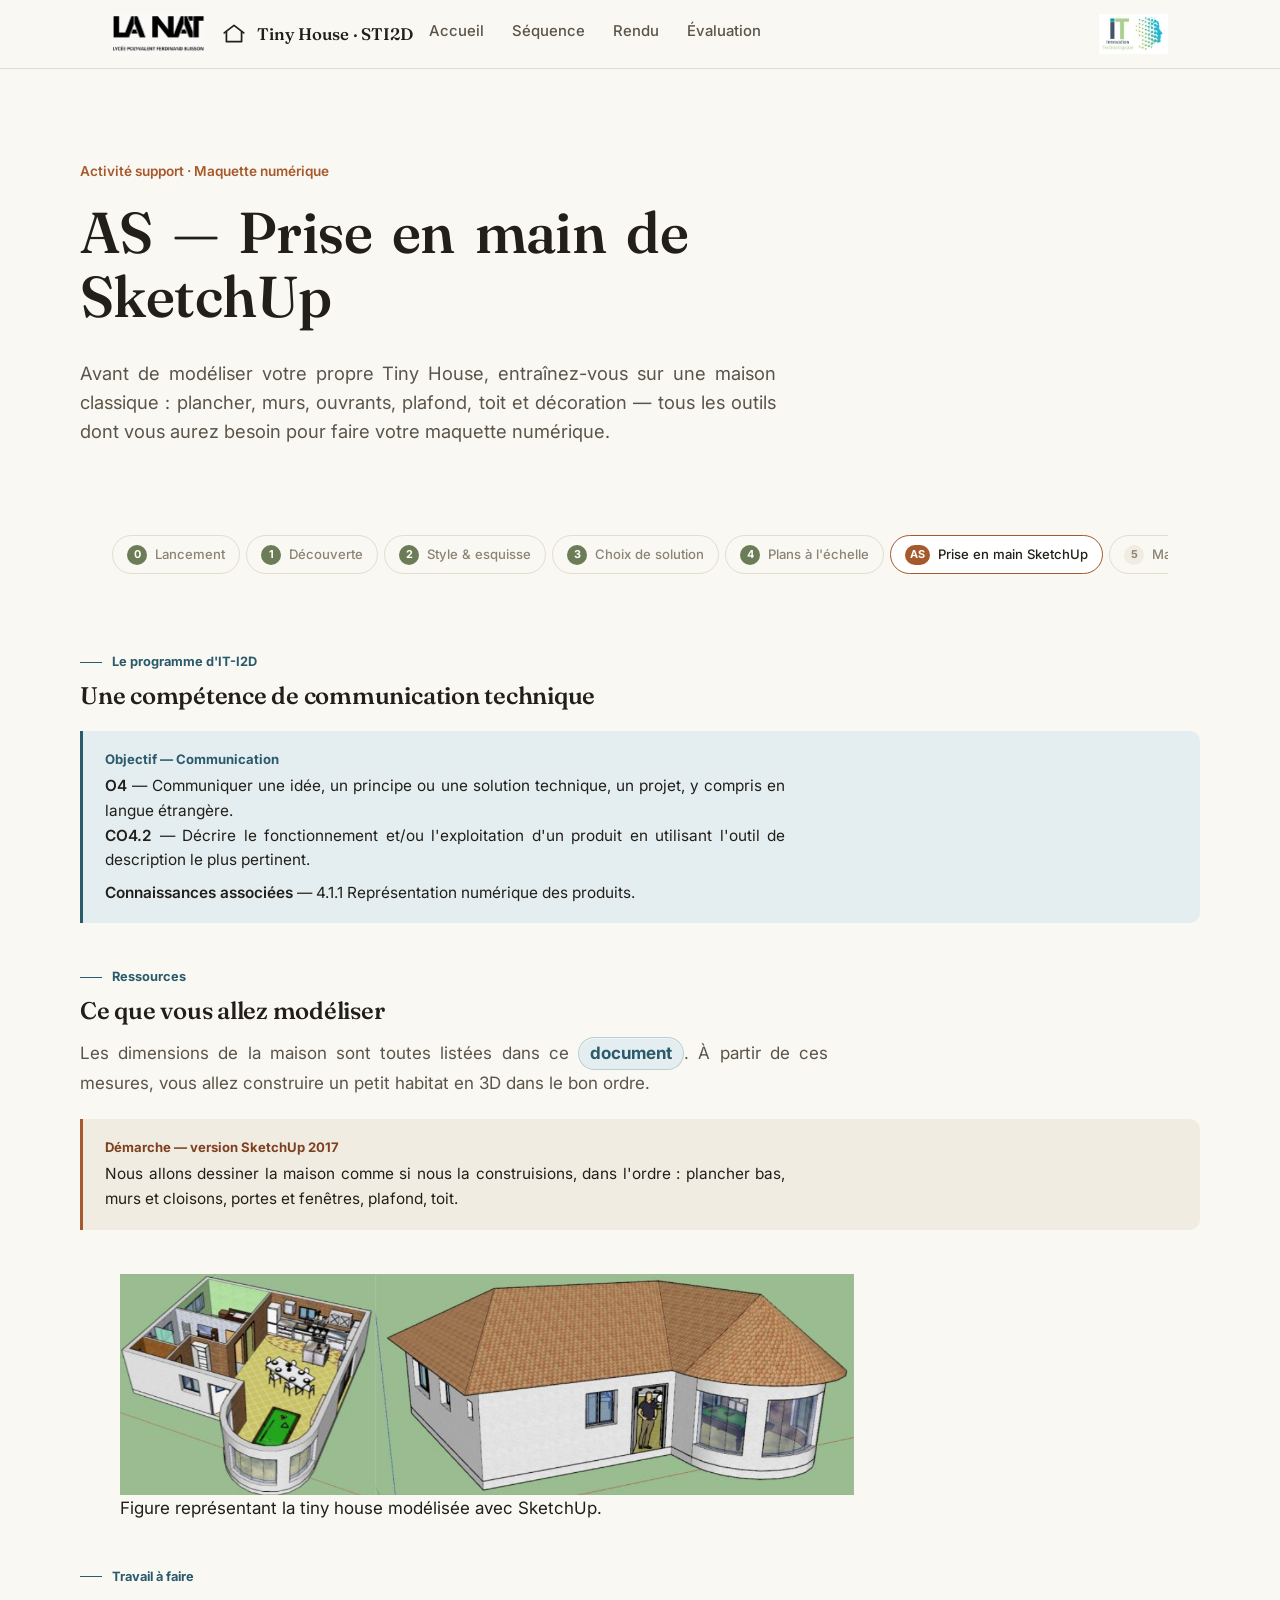
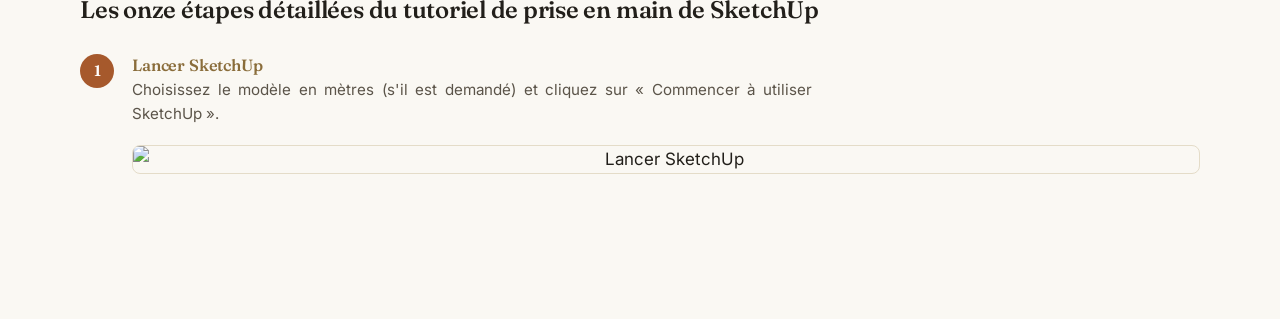
==== commit e8d8957e: "Correction du lien interne cassé dans la page de prise en main SketchUp" ====
--- a/pages-web/prise-en-main-sketchup.html
+++ b/pages-web/prise-en-main-sketchup.html
@@ -27,7 +27,7 @@
 
 
       <a href="../index.html" class="brand">
-        <svg viewBox="0 0 24 24" fill="none"><path d="M3 11L12 4l9 7" stroke="currentColor" stroke-width="1.6" stroke-linecap="round" stroke-linejoin="round"/><path d="M5 10v9h14v-9" stroke="currentColor" stroke-width="1.6" stroke-linejoin="round"/><path d="M10 19v-5h4v5" stroke="currentColor" stroke-width="1.6"/></svg>
+        <svg viewBox="0 0 24 24" fill="none"><path d="M3 11L12 4l9 7" stroke="currentColor" stroke-width="1.6" stroke-linecap="round" stroke-linejoin="round"/><path d="M5 10v9h14v-9" stroke="currentColor" stroke-width="1.6" stroke-linecap="round" stroke-linejoin="round"/></svg>
         Tiny House · STI2D
       </a>
 
@@ -52,7 +52,7 @@
     <header class="hero container">
       <span class="hero-eyebrow">Activité support · Maquette numérique</span>
       <h1>AS — Prise en main de SketchUp</h1>
-      <p class="lede">Avant de modéliser votre propre Tiny House, entraînez-vous sur une maison classique : plancher, murs, ouvrants, plafond, toit et décoration — tous les outils dont vous aurez besoin, illustrés pas à pas.</p>
+      <p class="lede">Avant de modéliser votre propre Tiny House, entraînez-vous sur une maison classique : plancher, murs, ouvrants, plafond, toit et décoration — tous les outils dont vous aurez besoin pour faire votre maquette numérique.</p>
     </header>
 
 
@@ -63,7 +63,7 @@
         <a class="step-pill done" href="style-esquisse.html"><span class="n">2</span>Style &amp; esquisse</a>
         <a class="step-pill done" href="choix-solution.html"><span class="n">3</span>Choix de solution</a>
         <a class="step-pill done" href="plans-echelle.html"><span class="n">4</span>Plans à l'échelle</a>
-        <a class="step-pill current" href="prise-en-main-sketchup-v2.html"><span class="n">AS</span>Prise en main SketchUp</a>
+        <a class="step-pill current" href="prise-en-main-sketchup.html"><span class="n">AS</span>Prise en main SketchUp</a>
         <a class="step-pill" href="maquette-sketchup.html"><span class="n">5</span>Maquette SketchUp</a>
         <a class="step-pill" href="decoupe-laser.html"><span class="n">6</span>FabLab</a>
         <a class="step-pill" href="rendu.html"><span class="n">7</span>Rendu</a>
@@ -88,7 +88,7 @@
       <div class="content-block">
         <div class="kicker">Ressources</div>
         <h2>Ce que vous allez modéliser</h2>
-        <p>Les dimensions de la maison sont toutes listées dans ce <a class="pdf-link" href="../documents/Prise-en-main-de-Sketchup.pdf" target="_blank" rel="noopener noreferrer">document</a>. À la fin, vous devez obtenir une maison avec une aile arrondie en demi-cercle, un toit à quatre pans et une décoration intérieure — un exercice complet, indépendant de la Tiny House, pour maîtriser tous les outils avant de les réutiliser sur votre propre projet.</p>
+        <p>Les dimensions de la maison sont toutes listées dans ce <a class="pdf-link" href="../documents/Prise-en-main-de-Sketchup.pdf" target="_blank" rel="noopener noreferrer">document</a>. À partir de ces mesures, vous allez construire un petit habitat en 3D dans le bon ordre.</p>
         <div class="callout">
           <span class="callout-label">Démarche — version SketchUp 2017</span>
           <p>Nous allons dessiner la maison comme si nous la construisions, dans l'ordre : plancher bas, murs et cloisons, portes et fenêtres, plafond, toit.</p>
@@ -113,234 +113,12 @@
             <h4><span class="step-tool">Lancer SketchUp</span></h4>
             <p>Choisissez le modèle en mètres (s'il est demandé) et cliquez sur « Commencer à utiliser SketchUp ».</p>
             <div class="tuto-fig-single">
-              <img src="[data-uri]" alt="Écran de démarrage de SketchUp, choix du modèle en mètres">
+              <img src="[data-uri]" alt="Lancer SketchUp">
             </div>
-          </li>
-
-          <li>
-            <h4><span class="step-tool">Mettre en place les barres d'outils</span></h4>
-            <p>Cliquez sur « Affichage » puis « Barres d'outils ». Activez-les toutes, sauf : composants dynamiques, grand jeu d'outils, outils de caméra avancés, premiers pas, solides. Placez-les ensuite où vous le souhaitez.</p>
-            <div class="tuto-figs">
-              <figure><img src="[data-uri]" alt="Menu Affichage > Barres d'outils de SketchUp"><figcaption>Menu Affichage &gt; Barres d'outils</figcaption></figure>
-              <figure><img src="[data-uri]" alt="Sélection des barres d'outils à activer"><figcaption>Barres d'outils à cocher</figcaption></figure>
-            </div>
-          </li>
-
-          <li>
-            <h4><span class="step-tool">Afficher la palette</span></h4>
-            <p>Cliquez sur « Fenêtre » puis « Palette par défaut ». Cochez : infos sur l'entité, matières, composants, styles, calques, scènes, ombres — puis cliquez sur « Afficher la palette ». Les palettes « Calques » et « Infos sur l'entité » seront très utilisées : autant les laisser ouvertes en permanence.</p>
-            <div class="tuto-figs">
-              <figure><img src="[data-uri]" alt="Icône de la palette par défaut"></figure>
-              <figure><img src="[data-uri]" alt="Panneau de la palette par défaut avec les cases à cocher"></figure>
-            </div>
-          </li>
-
-          <li>
-            <h4><span class="step-tool">La dalle du RDC</span></h4>
-            <p>Créez un calque « Dalle Rdc » dans la palette Calques, puis activez-le. Avec l'outil « Ligne », cliquez un point, faites bouger la souris sans cliquer pour orienter le trait (il devient vert sur l'axe), tapez une valeur au clavier puis « Entrée » pour fixer sa longueur (8 m, puis 10 m). Répétez pour dessiner le contour complet de la dalle.</p>
-            <div class="tuto-figs">
-              <figure><img src="[data-uri]" alt="Tracé du premier segment de 8 mètres"><figcaption>Premier segment de 8 m</figcaption></figure>
-              <figure><img src="[data-uri]" alt="Tracé du deuxième segment de 10 mètres"><figcaption>Deuxième segment de 10 m</figcaption></figure>
-              <figure><img src="[data-uri]" alt="Suite du contour de la dalle"></figure>
-              <figure><img src="[data-uri]" alt="Forme complète du contour de la dalle"><figcaption>Contour final de la dalle</figcaption></figure>
-            </div>
-            <p>La maison a une aile arrondie : avec l'outil « Arc », cliquez le milieu du segment, puis l'extrémité gauche, puis l'extrémité droite pour tracer un demi-disque ; supprimez le trait devenu inutile (touche « Suppr »).</p>
-            <div class="tuto-figs">
-              <figure><img src="[data-uri]" alt="Contour final de la dalle avec la partie arrondie"><figcaption>Contour avec la partie arrondie tracée à l'outil Arc</figcaption></figure>
-            </div>
-            <span class="save-tag">💾 Sauvegardez souvent !</span>
-            <p>Donnez ensuite du volume à la surface avec l'outil « Pousser/Tirer » (0,25 m), puis groupez l'ensemble (sélection + clic droit → « Créer un groupe »). Pour modifier un groupe, il faudra double-cliquer dessus.</p>
-            <div class="tuto-figs">
-              <figure><img src="[data-uri]" alt="Volume de la dalle extrudé avec l'outil Pousser/Tirer"></figure>
-              <figure><img src="[data-uri]" alt="Résultat du volume de la dalle vu en perspective"></figure>
-              <figure><img src="[data-uri]" alt="Sélection de la dalle avant regroupement"></figure>
-              <figure><img src="[data-uri]" alt="Menu contextuel Créer un groupe"></figure>
-              <figure><img src="[data-uri]" alt="Dalle regroupée en un seul objet"></figure>
-              <figure><img src="[data-uri]" alt="Vue finale de la dalle groupée"></figure>
-            </div>
-            <span class="save-tag">💾 Sauvegardez souvent !</span>
-            <div class="callout callout-sage" style="margin-top:14px;">
-              <span class="callout-label">Remarque importante</span>
-              <p>Pour saisir une valeur à virgule au clavier, utilisez la virgule « , » et non le point « . ». Pour dessiner un rectangle en séparant les deux dimensions, utilisez le point-virgule « ; ».</p>
-            </div>
-          </li>
-
-          <li>
-            <h4><span class="step-tool">Les murs</span></h4>
-            <p>Créez et activez un calque « Murs ». Redessinez le contour extérieur des murs par-dessus celui de la dalle, puis masquez le calque « Dalle Rdc » (colonne « Visible » décochée) pour ne garder que ce contour.</p>
-            <div class="tuto-figs">
-              <figure><img src="[data-uri]" alt="Case Visible décochée pour le calque Dalle Rdc"></figure>
-              <figure><img src="[data-uri]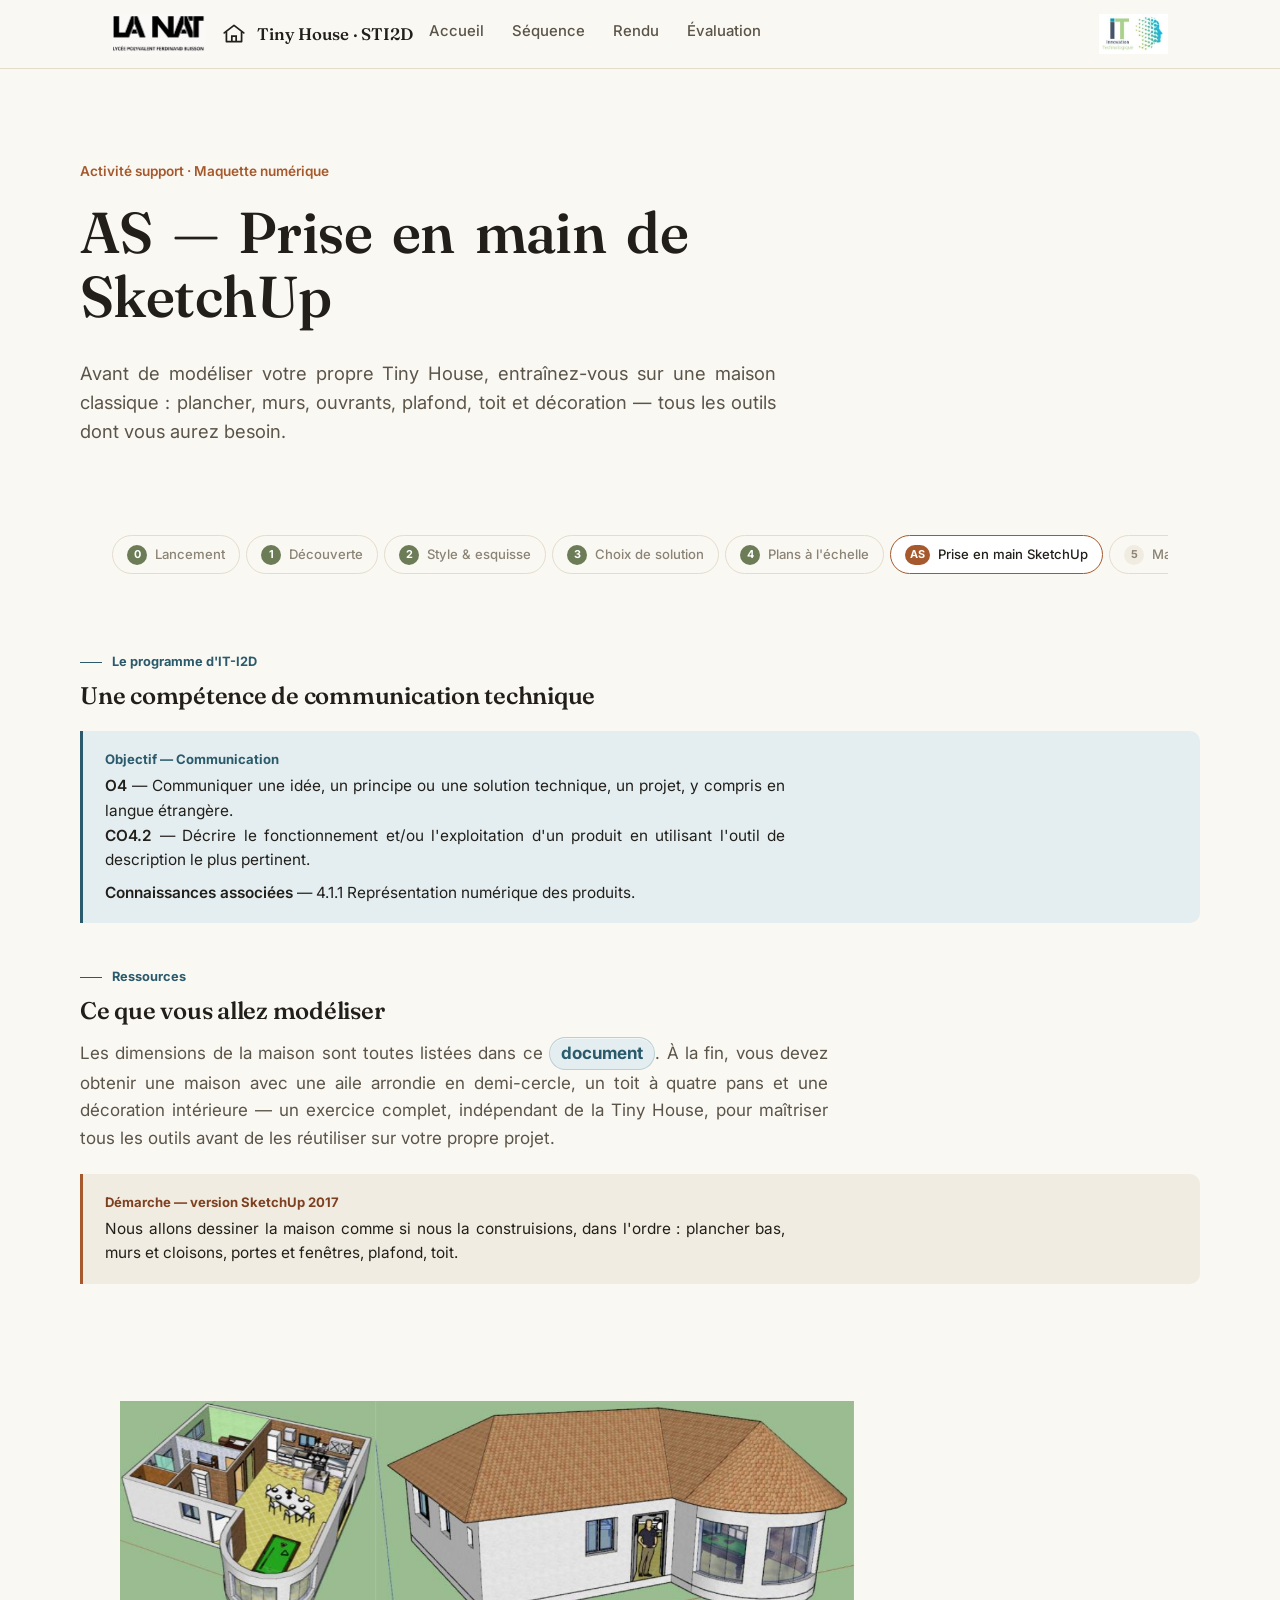
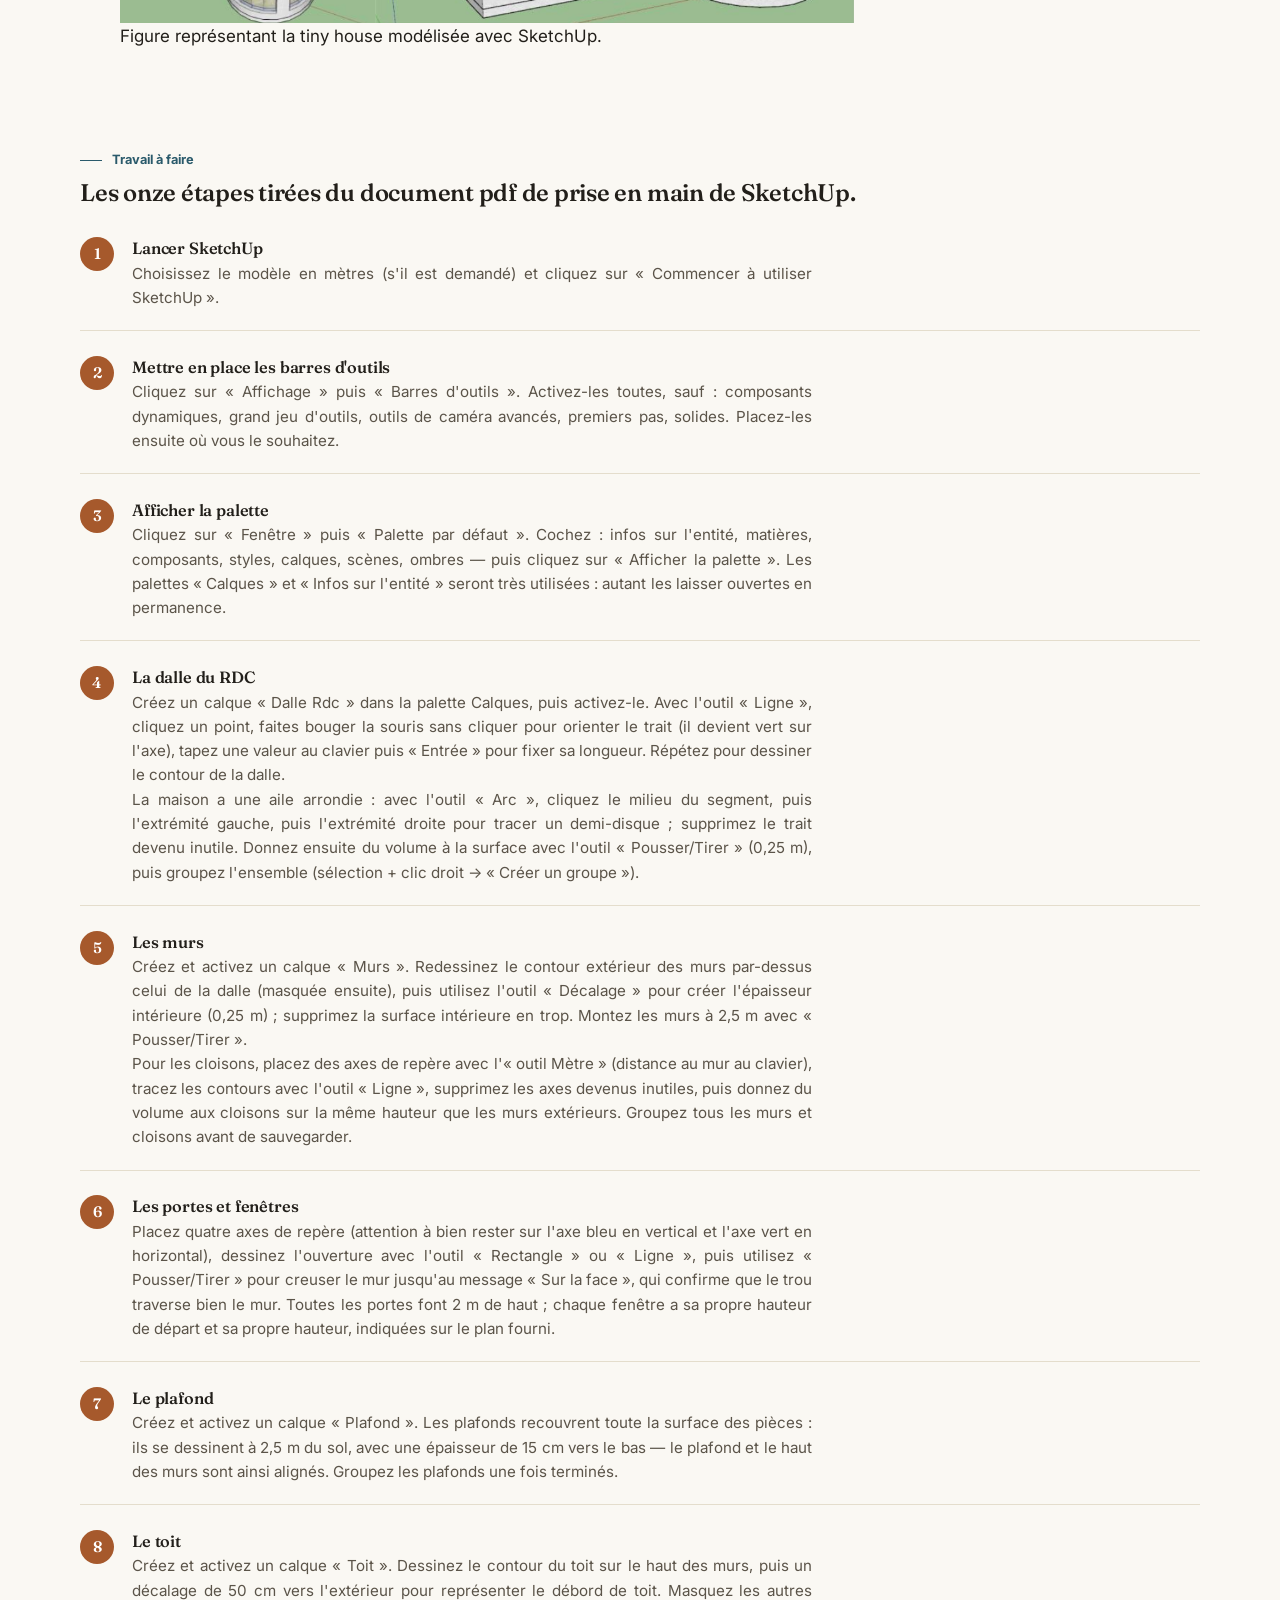
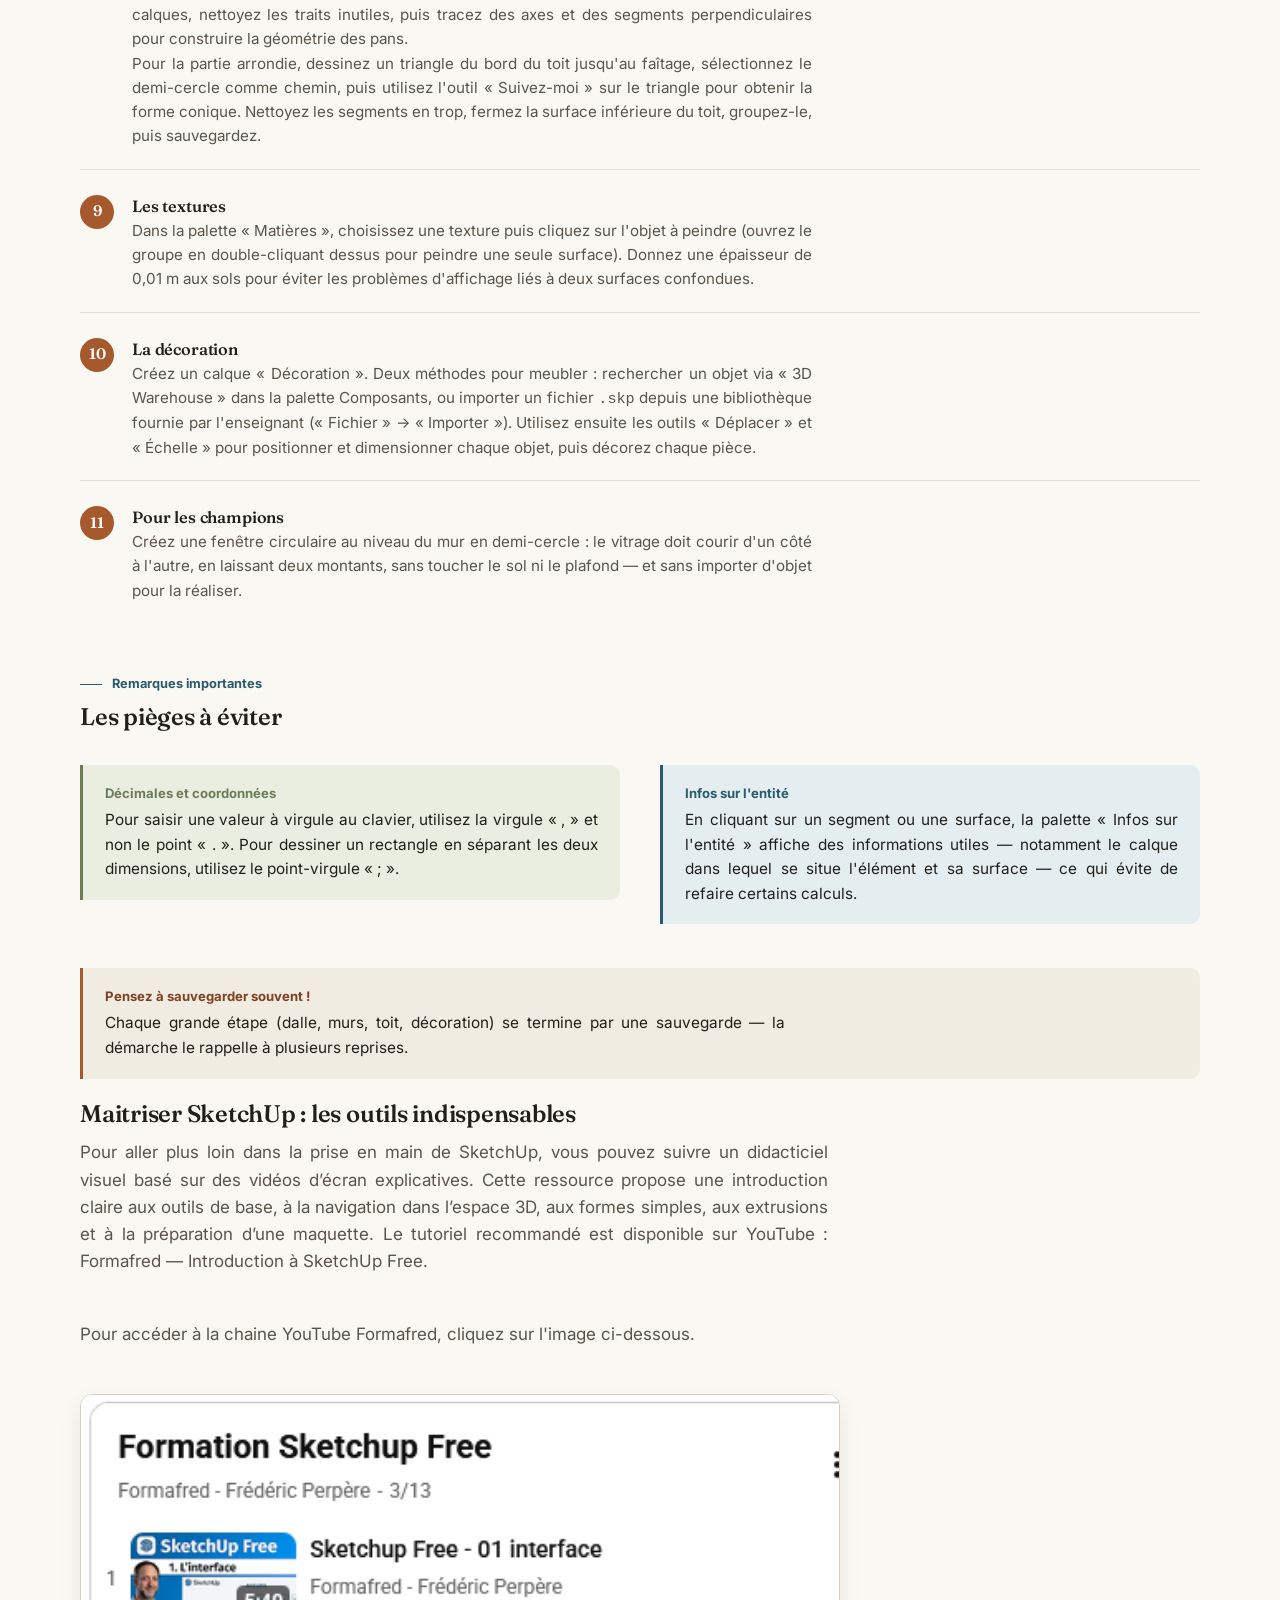
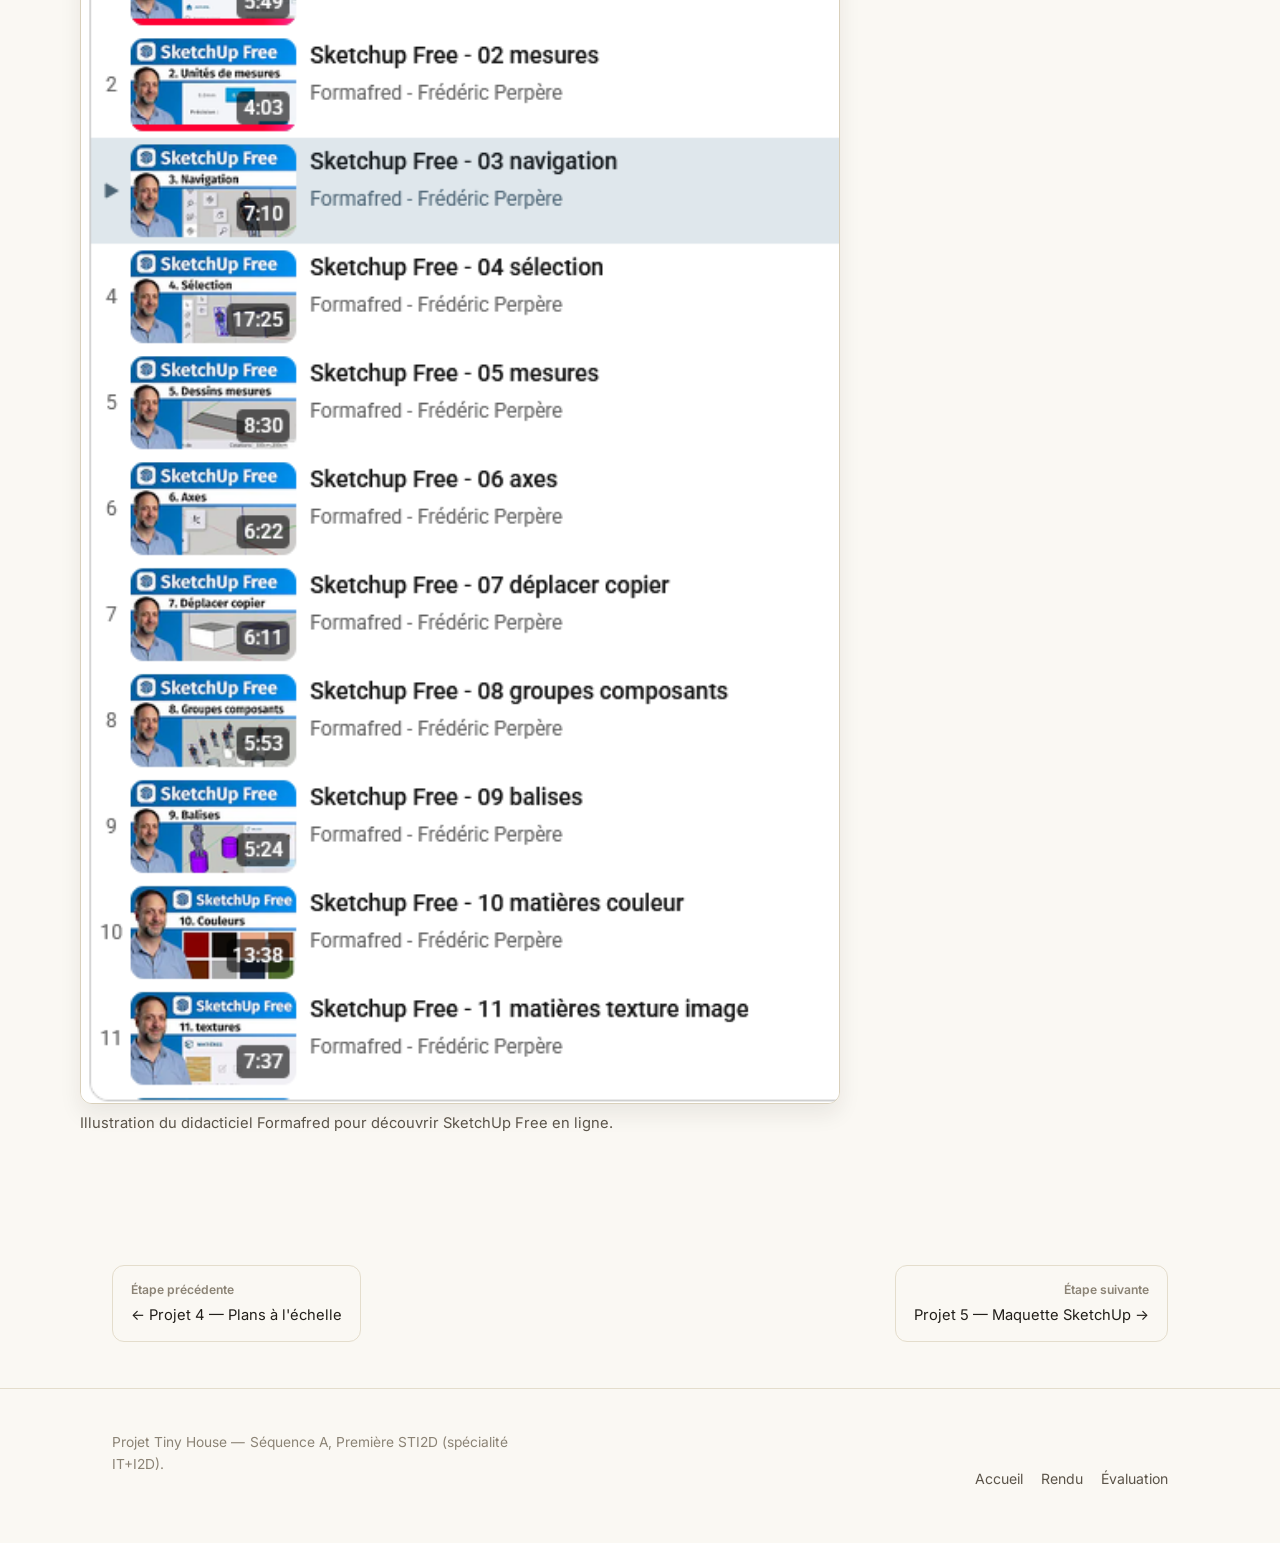
==== commit a6b671dd: "Add files via upload" ====
--- a/pages-web/prise-en-main-sketchup.html
+++ b/pages-web/prise-en-main-sketchup.html
@@ -1,124 +1,197 @@
 <!DOCTYPE html>
 <html lang="fr">
 <head>
-  <meta charset="UTF-8">
-  <meta name="viewport" content="width=device-width, initial-scale=1.0">
-  <title>AS — Prise en main de SketchUp | Tiny House STI2D</title>
-  <meta name="description" content="Tutoriel pas à pas illustré pour prendre en main SketchUp avant de modéliser la Tiny House : plancher, murs, ouvrants, plafond, toit et décoration.">
-  <link rel="stylesheet" href="../css/style.css">
-  <style>
-    .tuto-figs { display:flex; flex-wrap:wrap; gap:18px; margin:18px 0; }
-    .tuto-figs figure { margin:0; flex:1 1 260px; max-width:420px; background:#faf7ef; border:1px solid #e4dcc8; border-radius:10px; padding:10px; text-align:center; }
-    .tuto-figs figure img { max-width:100%; height:auto; border-radius:6px; display:block; margin:0 auto; }
-    .tuto-figs figure figcaption { font-size:0.85rem; color:#6b6455; margin-top:6px; }
-    .tuto-fig-single { text-align:center; margin:18px 0; }
-    .tuto-fig-single img { max-width:100%; border-radius:8px; border:1px solid #e4dcc8; }
-    .save-tag { display:inline-block; background:#b3452c; color:#fff; font-weight:600; padding:5px 12px; border-radius:6px; font-size:0.82rem; margin:10px 0; letter-spacing:.02em; }
-    .proc-list li h4 .step-tool { color:#8a6d3b; }
-  </style>
+<meta charset="UTF-8">
+<meta name="viewport" content="width=device-width, initial-scale=1.0">
+<title>AS — Prise en main de SketchUp | Tiny House STI2D</title>
+<meta name="description" content="Tutoriel pas à pas pour prendre en main SketchUp avant de modéliser la Tiny House : plancher, murs, ouvrants, plafond, toit et décoration.">
+<link rel="stylesheet" href="../css/style.css">
 </head>
 <body>
-  <a class="skip-link" href="#main">Aller au contenu</a>
+<a class="skip-link" href="#main">Aller au contenu</a>
 
+<nav class="site-nav">
+  <div class="container">
+    <img src="../images/logo_lycee.png" alt="Logo du lycée" class="nav-logo nav-logo-left">
 
-  <nav class="site-nav">
-    <div class="container">
-      <img src="../images/logo_lycee.png" alt="Logo du lycée" class="nav-logo nav-logo-left">
+    <a href="../index.html" class="brand">
+      <svg viewBox="0 0 24 24" fill="none"><path d="M3 11L12 4l9 7" stroke="currentColor" stroke-width="1.6" stroke-linecap="round" stroke-linejoin="round"/><path d="M5 10v9h14v-9" stroke="currentColor" stroke-width="1.6" stroke-linejoin="round"/><path d="M10 19v-5h4v5" stroke="currentColor" stroke-width="1.6"/></svg>
+      Tiny House · STI2D
+    </a>
 
+    <button class="nav-toggle" aria-label="Ouvrir le menu" aria-expanded="false"><span></span></button>
 
-      <a href="../index.html" class="brand">
-        <svg viewBox="0 0 24 24" fill="none"><path d="M3 11L12 4l9 7" stroke="currentColor" stroke-width="1.6" stroke-linecap="round" stroke-linejoin="round"/><path d="M5 10v9h14v-9" stroke="currentColor" stroke-width="1.6" stroke-linecap="round" stroke-linejoin="round"/></svg>
-        Tiny House · STI2D
-      </a>
+    <ul class="nav-links">
+      <li><a href="../index.html">Accueil</a></li>
+      <li><a href="lancement.html">Séquence</a></li>
+      <li><a href="rendu.html">Rendu</a></li>
+      <li><a href="grille-evaluation.html">Évaluation</a></li>
+    </ul>
 
+    <img src="../images/logo-it.png" alt="Logo IT" class="nav-logo nav-logo-right">
+  </div>
+</nav>
 
-      <button class="nav-toggle" aria-label="Ouvrir le menu" aria-expanded="false"><span></span></button>
+<main id="main">
+  <header class="hero container">
+    <span class="hero-eyebrow">Activité support · Maquette numérique</span>
+    <h1>AS — Prise en main de SketchUp</h1>
+    <p class="lede">Avant de modéliser votre propre Tiny House, entraînez-vous sur une maison classique : plancher, murs, ouvrants, plafond, toit et décoration — tous les outils dont vous aurez besoin.</p>
+  </header>
 
+  <div class="container">
+    <nav class="stepper" aria-label="Étapes de la séquence">
+      <a class="step-pill done" href="lancement.html"><span class="n">0</span>Lancement</a>
+      <a class="step-pill done" href="decouverte.html"><span class="n">1</span>Découverte</a>
+      <a class="step-pill done" href="style-esquisse.html"><span class="n">2</span>Style &amp; esquisse</a>
+      <a class="step-pill done" href="choix-solution.html"><span class="n">3</span>Choix de solution</a>
+      <a class="step-pill done" href="plans-echelle.html"><span class="n">4</span>Plans à l'échelle</a>
+      <a class="step-pill current" href="prise-en-main-sketchup.html"><span class="n">AS</span>Prise en main SketchUp</a>
+      <a class="step-pill" href="maquette-sketchup.html"><span class="n">5</span>Maquette SketchUp</a>
+      <a class="step-pill" href="decoupe-laser.html"><span class="n">6</span>FabLab</a>
+      <a class="step-pill" href="rendu.html"><span class="n">7</span>Rendu</a>
+      <a class="step-pill" href="grille-evaluation.html"><span class="n">★</span>Évaluation</a>
+    </nav>
+  </div>
 
-      <ul class="nav-links">
-        <li><a href="../index.html">Accueil</a></li>
-        <li><a href="lancement.html">Séquence</a></li>
-        <li><a href="rendu.html">Rendu</a></li>
-        <li><a href="grille-evaluation.html">Évaluation</a></li>
-      </ul>
+  <section class="section container">
 
-
-      <img src="../images/logo-it.png" alt="Logo IT" class="nav-logo nav-logo-right">
-    </div>
-  </nav>
-
-
-  <main id="main">
-    <header class="hero container">
-      <span class="hero-eyebrow">Activité support · Maquette numérique</span>
-      <h1>AS — Prise en main de SketchUp</h1>
-      <p class="lede">Avant de modéliser votre propre Tiny House, entraînez-vous sur une maison classique : plancher, murs, ouvrants, plafond, toit et décoration — tous les outils dont vous aurez besoin pour faire votre maquette numérique.</p>
-    </header>
-
-
-    <div class="container">
-      <nav class="stepper" aria-label="Étapes de la séquence">
-        <a class="step-pill done" href="lancement.html"><span class="n">0</span>Lancement</a>
-        <a class="step-pill done" href="decouverte.html"><span class="n">1</span>Découverte</a>
-        <a class="step-pill done" href="style-esquisse.html"><span class="n">2</span>Style &amp; esquisse</a>
-        <a class="step-pill done" href="choix-solution.html"><span class="n">3</span>Choix de solution</a>
-        <a class="step-pill done" href="plans-echelle.html"><span class="n">4</span>Plans à l'échelle</a>
-        <a class="step-pill current" href="prise-en-main-sketchup.html"><span class="n">AS</span>Prise en main SketchUp</a>
-        <a class="step-pill" href="maquette-sketchup.html"><span class="n">5</span>Maquette SketchUp</a>
-        <a class="step-pill" href="decoupe-laser.html"><span class="n">6</span>FabLab</a>
-        <a class="step-pill" href="rendu.html"><span class="n">7</span>Rendu</a>
-        <a class="step-pill" href="grille-evaluation.html"><span class="n">★</span>Évaluation</a>
-      </nav>
+    <div class="content-block">
+      <div class="kicker">Le programme d'IT-I2D</div>
+      <h2>Une compétence de communication technique</h2>
+      <div class="callout callout-blueprint">
+        <span class="callout-label">Objectif — Communication</span>
+        <p><strong>O4</strong> — Communiquer une idée, un principe ou une solution technique, un projet, y compris en langue étrangère.<br>
+        <strong>CO4.2</strong> — Décrire le fonctionnement et/ou l'exploitation d'un produit en utilisant l'outil de description le plus pertinent.</p>
+        <p style="margin-top:8px"><strong>Connaissances associées</strong> — 4.1.1 Représentation numérique des produits.</p>
+      </div>
     </div>
 
+    <div class="content-block">
+      <div class="kicker">Ressources</div>
+      <h2>Ce que vous allez modéliser</h2>
+      <p>Les dimensions de la maison sont toutes listées dans ce <a class="pdf-link" href="../documents/Prise-en-main-de-Sketchup.pdf" target="_blank" rel="noopener noreferrer">document</a>. À la fin, vous devez obtenir une maison avec une aile arrondie en demi-cercle, un toit à quatre pans et une décoration intérieure — un exercice complet, indépendant de la Tiny House, pour maîtriser tous les outils avant de les réutiliser sur votre propre projet.</p>
+      <div class="callout">
+        <span class="callout-label">Démarche — version SketchUp 2017</span>
+        <p>Nous allons dessiner la maison comme si nous la construisions, dans l'ordre : plancher bas, murs et cloisons, portes et fenêtres, plafond, toit.</p>
+      </div>
+    </div>
 
-    <section class="section container">
-      <div class="content-block">
-        <div class="kicker">Le programme d'IT-I2D</div>
-        <h2>Une compétence de communication technique</h2>
+  <section class="section container">
+    <div class="content-block" style="max-width:74ch">
+      <figure>
+        <img src="../images/prise-en-main-sketchup.PNG" alt="Prise en main de SketchUp." width="800" height="auto">
+        <figcaption>Figure représentant la tiny house modélisée avec SketchUp.</figcaption>
+      </figure>
+    </div>
+  </section>    
+
+    <div class="content-block">
+      <div class="kicker">Travail à faire</div>
+      <h2>Les onze étapes tirées du document pdf de prise en main de SketchUp.</h2>
+      <ol class="proc-list">
+        <li>
+          <h4>Lancer SketchUp</h4>
+          <p>Choisissez le modèle en mètres (s'il est demandé) et cliquez sur « Commencer à utiliser SketchUp ».</p>
+        </li>
+        <li>
+          <h4>Mettre en place les barres d'outils</h4>
+          <p>Cliquez sur « Affichage » puis « Barres d'outils ». Activez-les toutes, sauf : composants dynamiques, grand jeu d'outils, outils de caméra avancés, premiers pas, solides. Placez-les ensuite où vous le souhaitez.</p>
+        </li>
+        <li>
+          <h4>Afficher la palette</h4>
+          <p>Cliquez sur « Fenêtre » puis « Palette par défaut ». Cochez : infos sur l'entité, matières, composants, styles, calques, scènes, ombres — puis cliquez sur « Afficher la palette ». Les palettes « Calques » et « Infos sur l'entité » seront très utilisées : autant les laisser ouvertes en permanence.</p>
+        </li>
+        <li>
+          <h4>La dalle du RDC</h4>
+          <p>Créez un calque « Dalle Rdc » dans la palette Calques, puis activez-le. Avec l'outil « Ligne », cliquez un point, faites bouger la souris sans cliquer pour orienter le trait (il devient vert sur l'axe), tapez une valeur au clavier puis « Entrée » pour fixer sa longueur. Répétez pour dessiner le contour de la dalle.</p>
+          <p>La maison a une aile arrondie : avec l'outil « Arc », cliquez le milieu du segment, puis l'extrémité gauche, puis l'extrémité droite pour tracer un demi-disque ; supprimez le trait devenu inutile. Donnez ensuite du volume à la surface avec l'outil « Pousser/Tirer » (0,25 m), puis groupez l'ensemble (sélection + clic droit → « Créer un groupe »).</p>
+        </li>
+        <li>
+          <h4>Les murs</h4>
+          <p>Créez et activez un calque « Murs ». Redessinez le contour extérieur des murs par-dessus celui de la dalle (masquée ensuite), puis utilisez l'outil « Décalage » pour créer l'épaisseur intérieure (0,25 m) ; supprimez la surface intérieure en trop. Montez les murs à 2,5 m avec « Pousser/Tirer ».</p>
+          <p>Pour les cloisons, placez des axes de repère avec l'« outil Mètre » (distance au mur au clavier), tracez les contours avec l'outil « Ligne », supprimez les axes devenus inutiles, puis donnez du volume aux cloisons sur la même hauteur que les murs extérieurs. Groupez tous les murs et cloisons avant de sauvegarder.</p>
+        </li>
+        <li>
+          <h4>Les portes et fenêtres</h4>
+          <p>Placez quatre axes de repère (attention à bien rester sur l'axe bleu en vertical et l'axe vert en horizontal), dessinez l'ouverture avec l'outil « Rectangle » ou « Ligne », puis utilisez « Pousser/Tirer » pour creuser le mur jusqu'au message « Sur la face », qui confirme que le trou traverse bien le mur. Toutes les portes font 2 m de haut ; chaque fenêtre a sa propre hauteur de départ et sa propre hauteur, indiquées sur le plan fourni.</p>
+        </li>
+        <li>
+          <h4>Le plafond</h4>
+          <p>Créez et activez un calque « Plafond ». Les plafonds recouvrent toute la surface des pièces : ils se dessinent à 2,5 m du sol, avec une épaisseur de 15 cm vers le bas — le plafond et le haut des murs sont ainsi alignés. Groupez les plafonds une fois terminés.</p>
+        </li>
+        <li>
+          <h4>Le toit</h4>
+          <p>Créez et activez un calque « Toit ». Dessinez le contour du toit sur le haut des murs, puis un décalage de 50 cm vers l'extérieur pour représenter le débord de toit. Masquez les autres calques, nettoyez les traits inutiles, puis tracez des axes et des segments perpendiculaires pour construire la géométrie des pans.</p>
+          <p>Pour la partie arrondie, dessinez un triangle du bord du toit jusqu'au faîtage, sélectionnez le demi-cercle comme chemin, puis utilisez l'outil « Suivez-moi » sur le triangle pour obtenir la forme conique. Nettoyez les segments en trop, fermez la surface inférieure du toit, groupez-le, puis sauvegardez.</p>
+        </li>
+        <li>
+          <h4>Les textures</h4>
+          <p>Dans la palette « Matières », choisissez une texture puis cliquez sur l'objet à peindre (ouvrez le groupe en double-cliquant dessus pour peindre une seule surface). Donnez une épaisseur de 0,01 m aux sols pour éviter les problèmes d'affichage liés à deux surfaces confondues.</p>
+        </li>
+        <li>
+          <h4>La décoration</h4>
+          <p>Créez un calque « Décoration ». Deux méthodes pour meubler : rechercher un objet via « 3D Warehouse » dans la palette Composants, ou importer un fichier <code>.skp</code> depuis une bibliothèque fournie par l'enseignant (« Fichier » → « Importer »). Utilisez ensuite les outils « Déplacer » et « Échelle » pour positionner et dimensionner chaque objet, puis décorez chaque pièce.</p>
+        </li>
+        <li>
+          <h4>Pour les champions</h4>
+          <p>Créez une fenêtre circulaire au niveau du mur en demi-cercle : le vitrage doit courir d'un côté à l'autre, en laissant deux montants, sans toucher le sol ni le plafond — et sans importer d'objet pour la réaliser.</p>
+        </li>
+      </ol>
+    </div>
+
+    <div class="content-block">
+      <div class="kicker">Remarques importantes</div>
+      <h2>Les pièges à éviter</h2>
+      <div class="two-col">
+        <div class="callout callout-sage">
+          <span class="callout-label">Décimales et coordonnées</span>
+          <p>Pour saisir une valeur à virgule au clavier, utilisez la virgule « , » et non le point « . ». Pour dessiner un rectangle en séparant les deux dimensions, utilisez le point-virgule « ; ».</p>
+        </div>
         <div class="callout callout-blueprint">
-          <span class="callout-label">Objectif — Communication</span>
-          <p><strong>O4</strong> — Communiquer une idée, un principe ou une solution technique, un projet, y compris en langue étrangère.<br>
-          <strong>CO4.2</strong> — Décrire le fonctionnement et/ou l'exploitation d'un produit en utilisant l'outil de description le plus pertinent.</p>
-          <p style="margin-top:8px"><strong>Connaissances associées</strong> — 4.1.1 Représentation numérique des produits.</p>
+          <span class="callout-label">Infos sur l'entité</span>
+          <p>En cliquant sur un segment ou une surface, la palette « Infos sur l'entité » affiche des informations utiles — notamment le calque dans lequel se situe l'élément et sa surface — ce qui évite de refaire certains calculs.</p>
         </div>
       </div>
-
-
-      <div class="content-block">
-        <div class="kicker">Ressources</div>
-        <h2>Ce que vous allez modéliser</h2>
-        <p>Les dimensions de la maison sont toutes listées dans ce <a class="pdf-link" href="../documents/Prise-en-main-de-Sketchup.pdf" target="_blank" rel="noopener noreferrer">document</a>. À partir de ces mesures, vous allez construire un petit habitat en 3D dans le bon ordre.</p>
-        <div class="callout">
-          <span class="callout-label">Démarche — version SketchUp 2017</span>
-          <p>Nous allons dessiner la maison comme si nous la construisions, dans l'ordre : plancher bas, murs et cloisons, portes et fenêtres, plafond, toit.</p>
-        </div>
+      <div class="callout" style="margin-top:22px">
+        <span class="callout-label">Pensez à sauvegarder souvent !</span>
+        <p>Chaque grande étape (dalle, murs, toit, décoration) se termine par une sauvegarde — la démarche le rappelle à plusieurs reprises.</p>
       </div>
 
+      <h2>Maitriser SketchUp : les outils indispensables</h2>
+      <p>Pour aller plus loin dans la prise en main de SketchUp, vous pouvez suivre un didacticiel visuel basé sur des vidéos d’écran explicatives. Cette ressource propose une introduction claire aux outils de base, à la navigation dans l’espace 3D, aux formes simples, aux extrusions et à la préparation d’une maquette. Le tutoriel recommandé est disponible sur YouTube : <a href="https://www.youtube.com/watch?v=WUsVcM3kI2o&list=PLWJP4tF9ww1nGY9IUlHkDt7FGwpFpmaeG" target="_blank" rel="noopener noreferrer">Formafred — Introduction à SketchUp Free</a>.</p>
+      <br>
+      <p>Pour accéder à la chaine YouTube Formafred, cliquez sur l'image ci-dessous.</p>
+      <br
+      <figure style="margin:18px 0 0; max-width:760px;">
+        <a href="https://www.youtube.com/watch?v=WUsVcM3kI2o&list=PLWJP4tF9ww1nGY9IUlHkDt7FGwpFpmaeG" target="_blank" rel="noopener noreferrer">
+          <img src="../images/formafred-sketchup.PNG" alt="Chaîne YouTube Formafred : didacticiel d'introduction à SketchUp Free." width="760" height="auto" style="border-radius:12px; border:1px solid #d9d0bb; box-shadow:0 10px 22px rgba(34,31,26,.08);">
+        </a>
+        <figcaption style="margin-top:8px; color:#5B5449; font-size:0.92rem;">Illustration du didacticiel Formafred pour découvrir SketchUp Free en ligne.</figcaption>
+      </figure>
+    </div>
 
-      <div class="content-block" style="max-width:74ch;">
-        <figure>
-          <img src="../images/prise-en-main-sketchup.PNG" alt="Prise en main de SketchUp." width="800" height="auto">
-          <figcaption>Figure représentant la tiny house modélisée avec SketchUp.</figcaption>
-        </figure>
-      </div>
+  </section>
 
+  <div class="container">
+    <nav class="page-nav">
+      <a href="plans-echelle.html"><span class="dir">Étape précédente</span>← Projet 4 — Plans à l'échelle</a>
+      <a class="to-right" href="maquette-sketchup.html"><span class="dir">Étape suivante</span>Projet 5 — Maquette SketchUp →</a>
+    </nav>
+  </div>
+</main>
 
-      <div class="content-block">
-        <div class="kicker">Travail à faire</div>
-        <h2>Les onze étapes détaillées du tutoriel de prise en main de SketchUp</h2>
+<footer class="site-footer">
+  <div class="container footer-grid">
+    <p class="footer-note">Projet Tiny House — Séquence A, Première STI2D (spécialité IT+I2D).</p>
+    <div class="footer-links">
+      <a href="../index.html">Accueil</a>
+      <a href="rendu.html">Rendu</a>
+      <a href="grille-evaluation.html">Évaluation</a>
+    </div>
+  </div>
+</footer>
 
-        <ol class="proc-list">
-          <li>
-            <h4><span class="step-tool">Lancer SketchUp</span></h4>
-            <p>Choisissez le modèle en mètres (s'il est demandé) et cliquez sur « Commencer à utiliser SketchUp ».</p>
-            <div class="tuto-fig-single">
-              <img src="[data-uri]" alt="Lancer SketchUp">
-            </div>
-          </li>
-        </ol>
-      </div>
-    </section>
-  </main>
+<script src="../js/main.js"></script>
 </body>
 </html>
